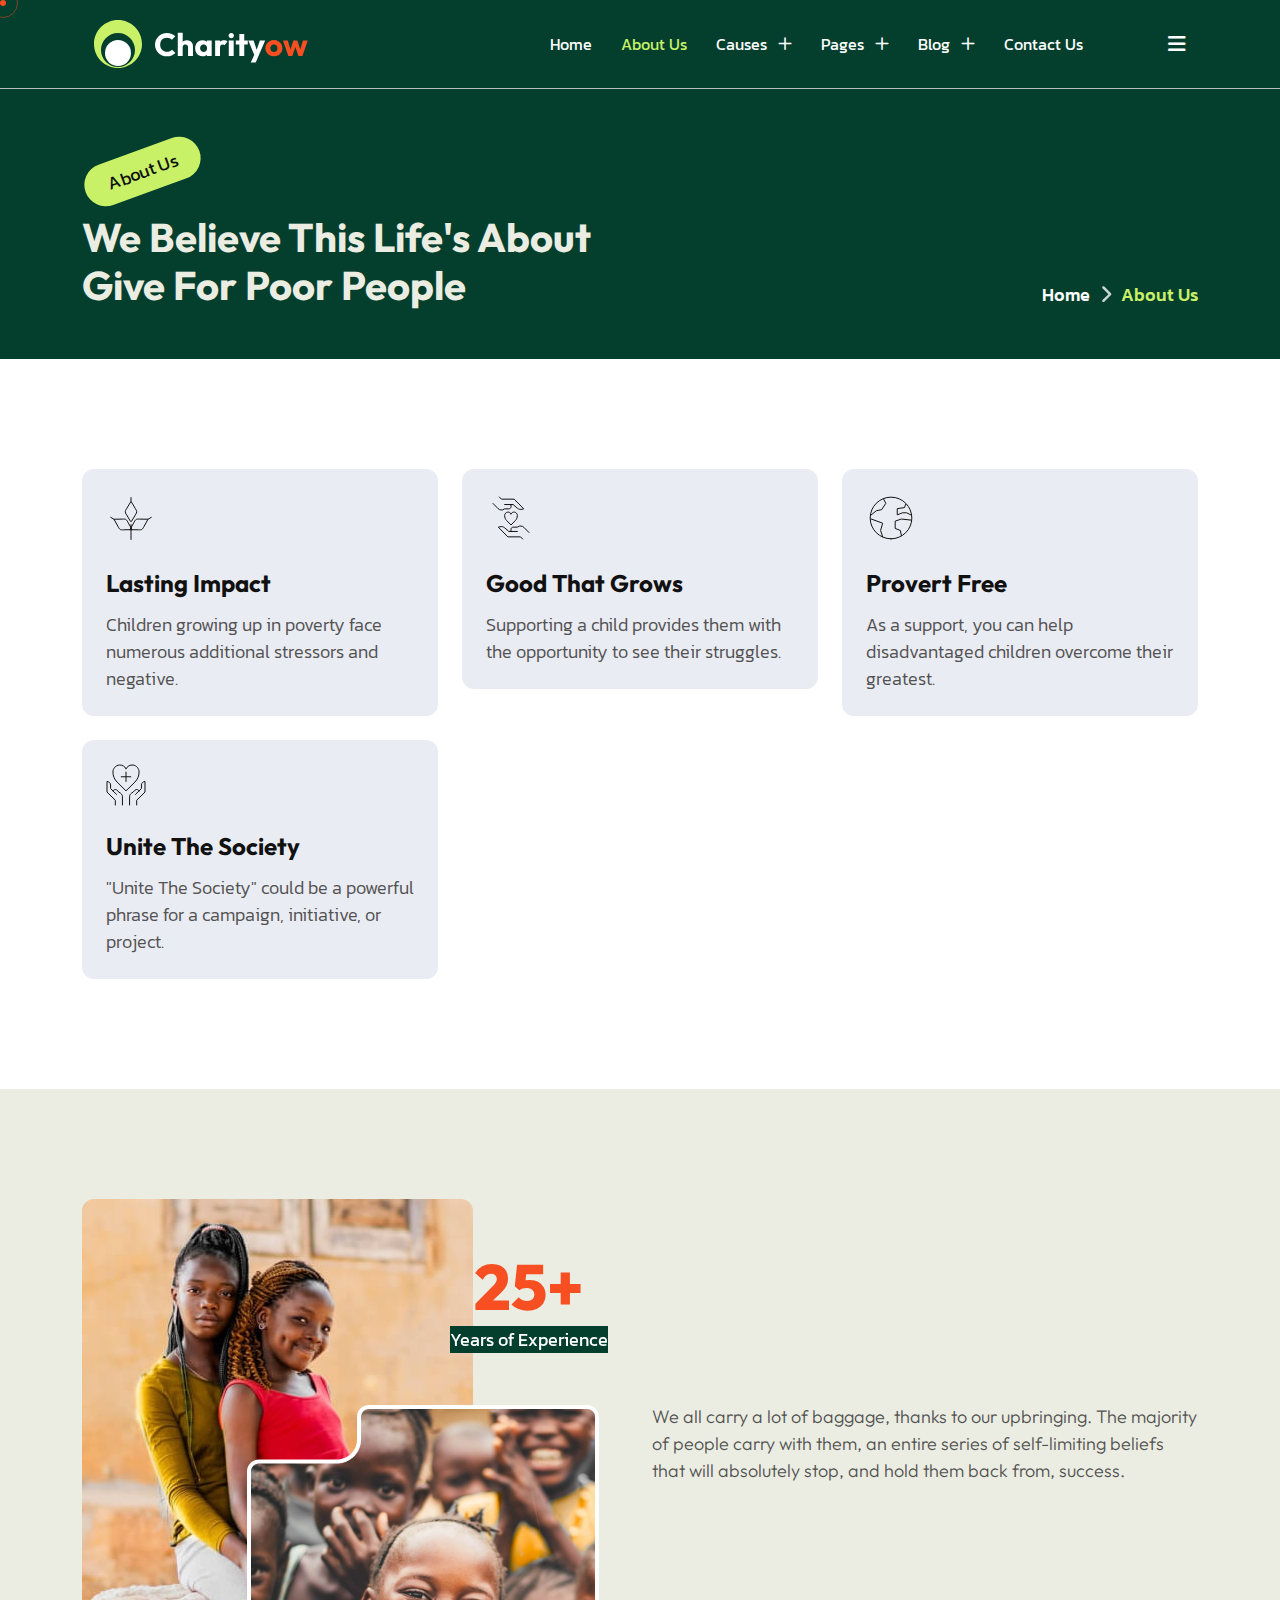
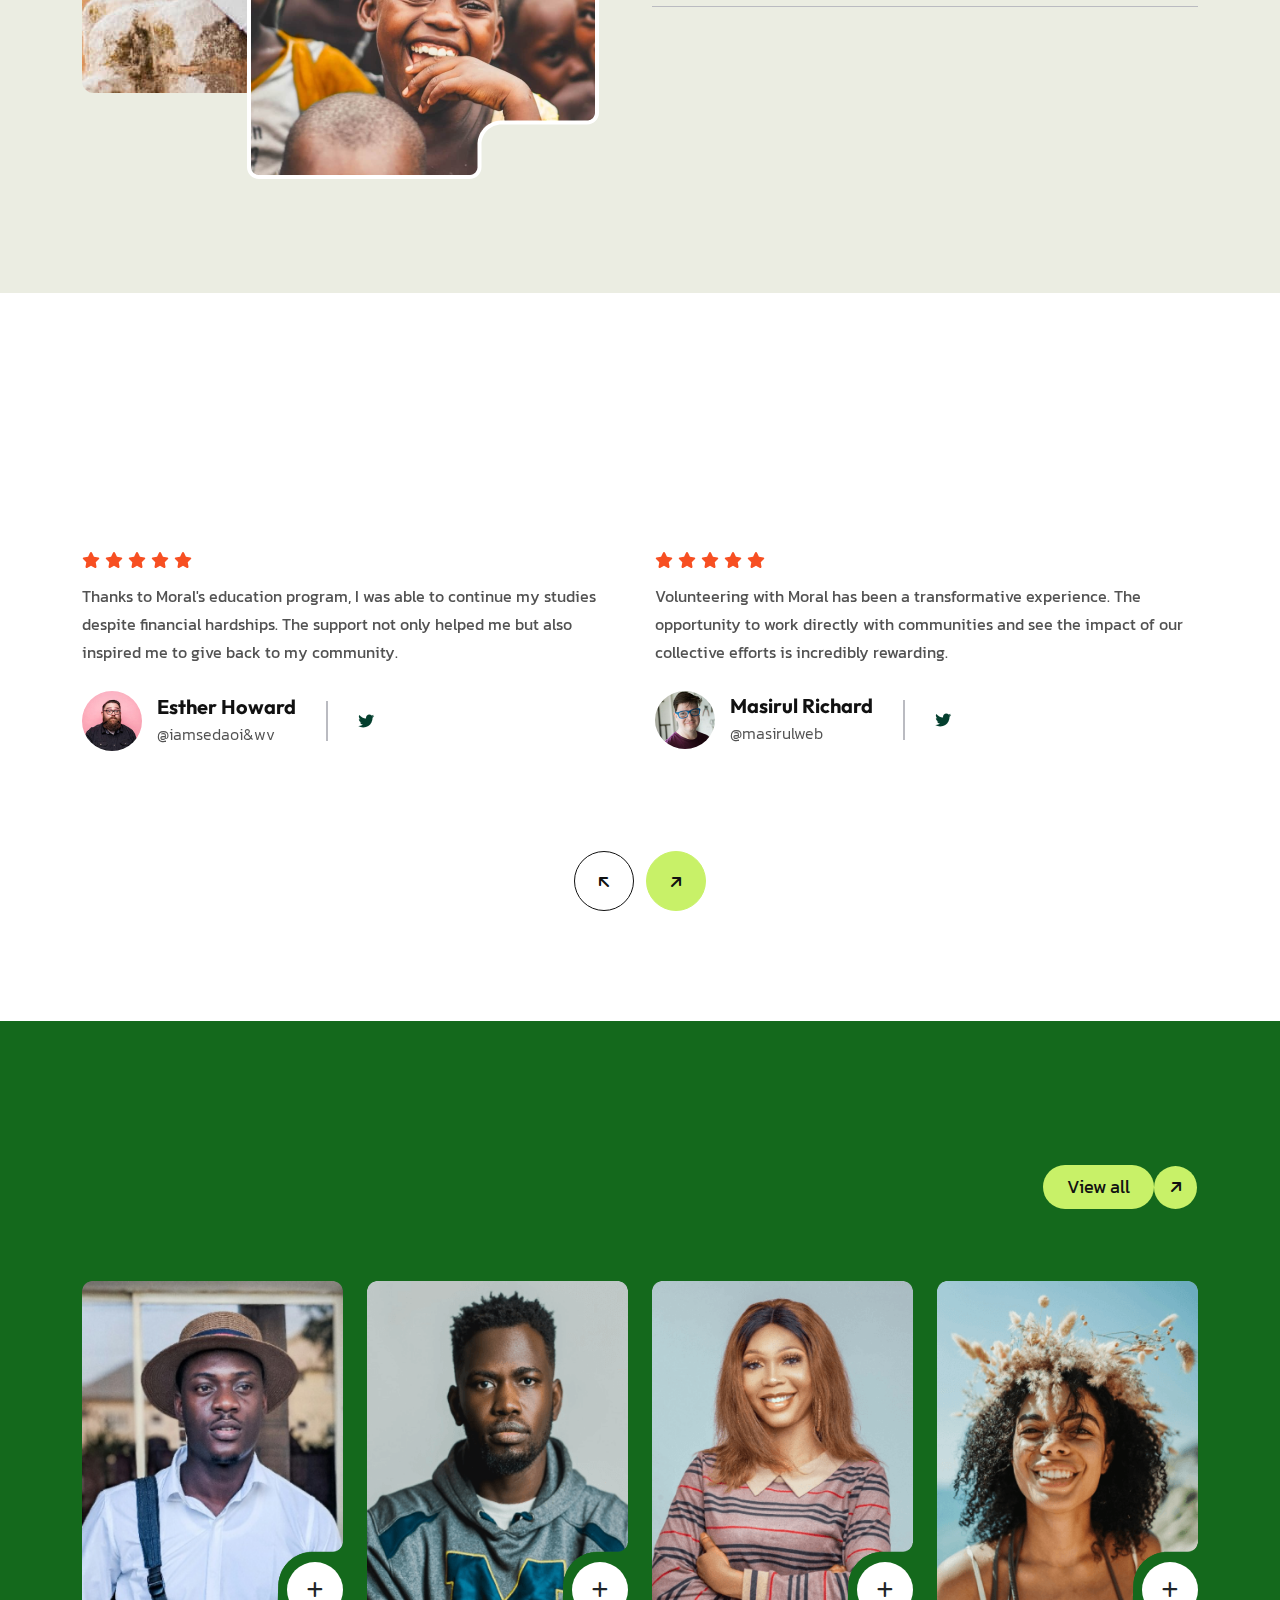
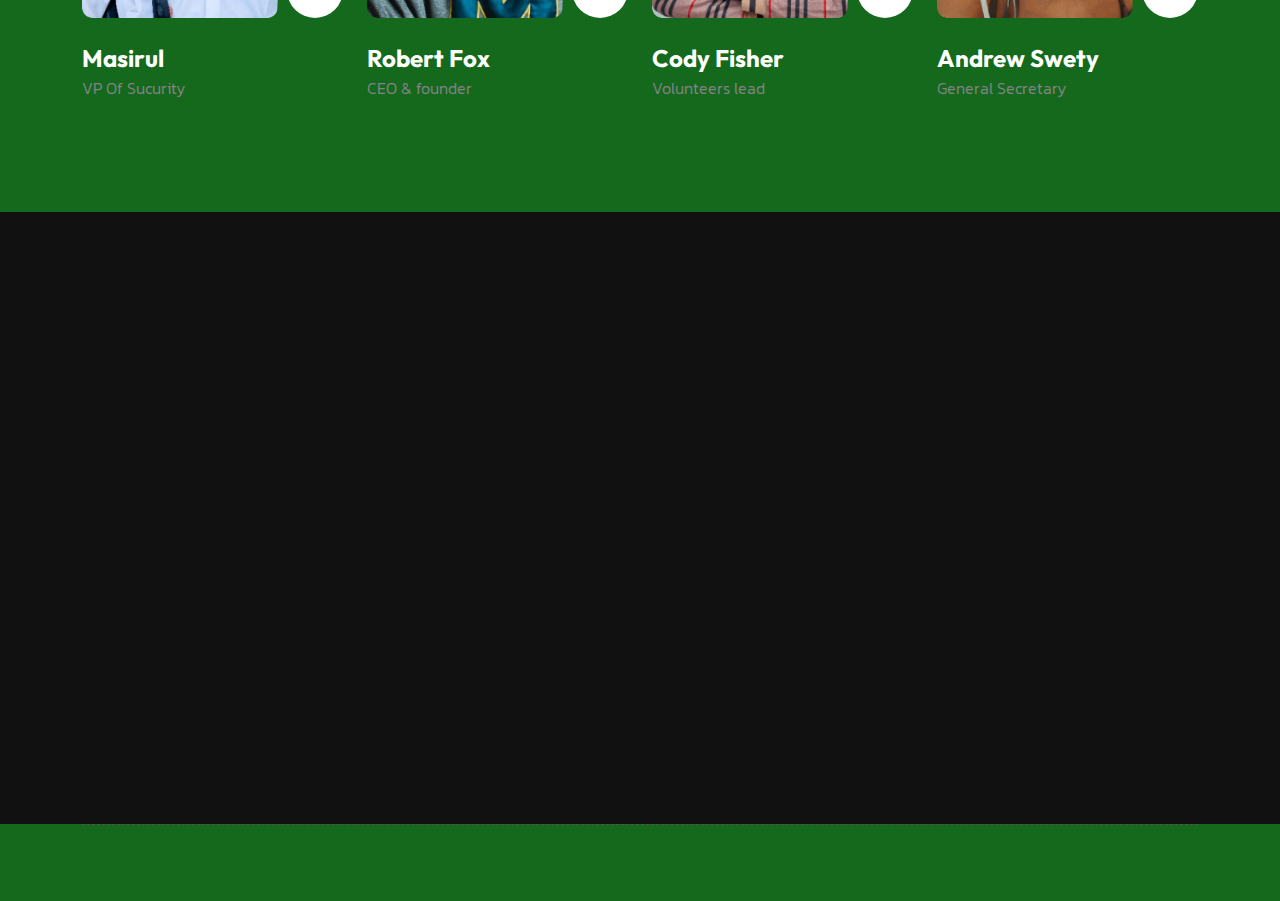
==== about.html @ d372062b "first push" ====
<!DOCTYPE html>
<html lang="en">
<!--<< Header Area >>-->


<head>
    <!-- ========== Meta Tags ========== -->
    <meta charset="UTF-8">
    <meta http-equiv="X-UA-Compatible" content="IE=edge">
    <meta name="viewport" content="width=device-width, initial-scale=1">
    <meta name="author" content="gramentheme">
    <meta name="description" content="Charityow - Charity & Donation Html Template">
    <!-- ======== Page title ============ -->
    <title>Charityow - Charity & Donation Html Template</title>
    <!--<< Favcion >>-->
    <link rel="shortcut icon" href="assets/img/favicon.png">
    <!--<< Bootstrap min.css >>-->
    <link rel="stylesheet" href="assets/css/bootstrap.min.css">
    <!--<< All Min Css >>-->
    <link rel="stylesheet" href="assets/css/all.min.css">
    <!--<< Animate.css >>-->
    <link rel="stylesheet" href="assets/css/animate.css">
    <!--<< MeanMenu.css >>-->
    <link rel="stylesheet" href="assets/css/meanmenu.css">
    <!--<< Swiper Bundle.css >>-->
    <link rel="stylesheet" href="assets/css/swiper-bundle.min.css">
    <!--<< Main.css >>-->
    <link rel="stylesheet" href="assets/css/main.css">
</head>

<body>

    <!-- Mouse Cursor Start -->
    <div class="mouse-cursor cursor-outer"></div>
    <div class="mouse-cursor cursor-inner"></div>

    <!-- Back To Top Start -->
    <button id="back-top" class="back-to-top">
        <i class="fa-solid fa-chevron-up"></i>
    </button>

    <!-- Offcanvas Area Start -->
    <div class="fix-area">
        <div class="offcanvas__info">
            <div class="offcanvas__wrapper">
                <div class="offcanvas__content">
                    <div class="offcanvas__top mb-5 d-flex justify-content-between align-items-center">
                        <div class="offcanvas__logo">
                            <a href="index.html">
                                <img src="assets/img/logo/white-logo.svg" alt="logo-img">
                            </a>
                        </div>
                        <div class="offcanvas__close">
                            <button>
                                <i class="fas fa-times"></i>
                            </button>
                        </div>
                    </div>
                    <p class="text d-none d-xl-block">
                        Nullam dignissim, ante scelerisque the is euismod fermentum odio sem semper the is erat, a
                        feugiat leo urna eget eros. Duis Aenean a imperdiet risus.
                    </p>
                    <div class="mobile-menu fix mb-3"></div>
                    <div class="offcanvas__contact">
                        <h4>Contact Info</h4>
                        <ul>
                            <li class="d-flex align-items-center">
                                <div class="offcanvas__contact-icon">
                                    <i class="fal fa-map-marker-alt"></i>
                                </div>
                                <div class="offcanvas__contact-text">
                                    <a target="_blank" href="#">Main Street, Melbourne, Australia</a>
                                </div>
                            </li>
                            <li class="d-flex align-items-center">
                                <div class="offcanvas__contact-icon mr-15">
                                    <i class="fal fa-envelope"></i>
                                </div>
                                <div class="offcanvas__contact-text">
                                    <a href="mailto:info@example.com"><span
                                            class="mailto:info@example.com">info@example.com</span></a>
                                </div>
                            </li>
                            <li class="d-flex align-items-center">
                                <div class="offcanvas__contact-icon mr-15">
                                    <i class="fal fa-clock"></i>
                                </div>
                                <div class="offcanvas__contact-text">
                                    <a target="_blank" href="#">Mod-friday, 09am -05pm</a>
                                </div>
                            </li>
                            <li class="d-flex align-items-center">
                                <div class="offcanvas__contact-icon mr-15">
                                    <i class="far fa-phone"></i>
                                </div>
                                <div class="offcanvas__contact-text">
                                    <a href="tel:+11002345909">+11002345909</a>
                                </div>
                            </li>
                        </ul>
                        <div class="header-button mt-4">
                            <a href="contact.html" class="theme-btn text-center">
                                <span>Get A Quote<i class="fa-solid fa-arrow-right-long"></i></span>
                            </a>
                        </div>
                        <div class="social-icon d-flex align-items-center">
                            <a href="#"><i class="fab fa-facebook-f"></i></a>
                            <a href="#"><i class="fab fa-twitter"></i></a>
                            <a href="#"><i class="fab fa-youtube"></i></a>
                            <a href="#"><i class="fab fa-linkedin-in"></i></a>
                        </div>
                    </div>
                </div>
            </div>
        </div>
    </div>
    <div class="offcanvas__overlay"></div>

    <!-- Header Section Start -->
    <header class="header-section-1">
        <div class="container">
            <div id="header-sticky" class="header-1">
                <div class="container">
                    <div class="mega-menu-wrapper">
                        <div class="header-main">
                            <div class="header-left">
                                <div class="logo">
                                    <a href="index.html" class="header-logo">
                                        <img src="assets/img/logo/white-logo.svg" alt="logo-img">
                                    </a>
                                </div>
                            </div>
                            <div class="header-right d-flex justify-content-end align-items-center">
                                <div class="mean__menu-wrapper">
                                    <div class="main-menu">
                                        <nav id="mobile-menu">
                                            <ul>
                                                <li>
                                                    <a href="index.html">
                                                        Home
                                                    </a> 
                                                </li> 
                                                <li>
                                                    <a  class="active" href="about.html">About Us</a>
                                                </li>
                                                <li>
                                                    <a href="causes.html">
                                                        Causes
                                                        <i class="fa-regular fa-plus"></i>
                                                    </a>
                                                    <ul class="submenu">
                                                        <li><a href="causes.html">Causes</a></li>
                                                        <li><a href="causes-details.html">Causes Details</a></li>
                                                    </ul>
                                                </li>
                                                <li class="has-dropdown">
                                                    <a href="#">
                                                        Pages
                                                        <i class="fa-regular fa-plus"></i>
                                                    </a>
                                                    <ul class="submenu">
                                                        <li class="has-dropdown">
                                                            <a href="team.html">
                                                                Our Volunteer
                                                                <i class="fas fa-angle-down"></i>
                                                            </a>
                                                            <ul class="submenu">
                                                                <li><a href="team.html">Volunteer</a></li>
                                                                <li><a href="team-details.html">Volunteer Details</a>
                                                                </li>
                                                            </ul>
                                                        </li>
                                                        <li><a href="testimonials.html">Testimonials</a></li>
                                                        <li><a href="faq.html">Faq's</a></li>
                                                        <li><a href="error.html">Error Page</a></li>
                                                    </ul>
                                                </li>
                                                <li>
                                                    <a href="blog.html">
                                                        Blog
                                                        <i class="fa-regular fa-plus"></i>
                                                    </a>
                                                    <ul class="submenu">
                                                        <li><a href="blog.html">Blog</a></li>
                                                        <li><a href="blog-details.html">Blog Details</a></li>
                                                    </ul>
                                                </li>
                                                <li>
                                                    <a href="contact.html">Contact Us</a>
                                                </li>
                                            </ul>
                                        </nav>
                                    </div>
                                </div>
                                <div class="header-button">
                                    <div class="btn-wrapper wow fadeInUp" data-wow-delay=".5s">
                                        <a href="causes-details.html"> <span class="theme-btn style3"> Donate Now
                                            </span><span class="arrow-btn style2"><i
                                                    class="fa-solid fa-arrow-up-right"></i></span></a>
                                    </div>
                                </div>
                                <div class="header__hamburger d-xl-block my-auto">
                                    <div class="sidebar__toggle">
                                        <i class="fas fa-bars"></i>
                                    </div>
                                </div>
                            </div>
                        </div>
                    </div>
                </div>

            </div>
        </div>
    </header>



    <!-- Breadcumb Section    S T A R T -->
    <div class="breadcrumb-wrapper">
        <div class="container">
            <div class="page-heading">
                <div class="shape d-none d-xxl-block cir36"><img src="assets/img/shape/breadcumb.svg" alt="shape"></div>
                <div class="title">
                    <div class="title-heading wow fadeInLeft" data-wow-delay=".3s">About Us</div>
                    <h1 class="wow fadeInLeft" data-wow-delay=".6s">We Believe This Life's About Give For Poor
                        People</h1>
                </div>
                <div class="page-header">
                    <ul class="breadcrumb-items wow fadeInUp" data-wow-delay=".3s">
                        <li>
                            <a href="index.html">
                                Home
                            </a>
                        </li>
                        <li>
                            <i class="fa-solid fa-chevron-right"></i>
                        </li>
                        <li>
                            About Us
                        </li>
                    </ul>
                </div>
            </div>
        </div>
    </div>

    <!-- Service Section   S T A R T -->
    <div class="service-section fix section-padding">
        <div class="container">
            <div class="service-wrapper style1">
                <div class="service-item style2">
                    <div class="card-body">
                        <div class="icon"><img src="assets/img/icon/serviceIcon2_1.svg" alt="svg icon">
                        </div>
                        <h3 class="title">Lasting impact</h3>
                        <p class="text">Children growing up in poverty face numerous additional stressors and negative.
                        </p>
                    </div>
                    <div class="btn-wrapper"><a href="contact.html"><span class="arrow-btn style2"><i
                                    class="fa-solid fa-arrow-up-right"></i></span></a></div>
                </div>
                <div class="service-item style2">
                    <div class="card-body">
                        <div class="icon"><img src="assets/img/icon/serviceIcon2_2.svg" alt="svg icon">
                        </div>
                        <h3 class="title">Good that grows</h3>
                        <p class="text">Supporting a child provides them with the opportunity to see their struggles.
                        </p>
                    </div>
                    <div class="btn-wrapper"><a href="contact.html"><span class="arrow-btn style2"><i
                                    class="fa-solid fa-arrow-up-right"></i></span></a></div>
                </div>
                <div class="service-item style2">
                    <div class="card-body">
                        <div class="icon"><img src="assets/img/icon/serviceIcon2_3.svg" alt="svg icon">
                        </div>
                        <h3 class="title">Provert free</h3>
                        <p class="text">As a support, you can help disadvantaged children overcome their greatest.</p>
                    </div>
                    <div class="btn-wrapper"><a href="contact.html"><span class="arrow-btn style2"><i
                                    class="fa-solid fa-arrow-up-right"></i></span></a></div>
                </div>
                <div class="service-item style2">
                    <div class="card-body">
                        <div class="icon"><img src="assets/img/icon/serviceIcon2_4.svg" alt="svg icon">
                        </div>
                        <h3 class="title">Unite The Society</h3>
                        <p class="text">"Unite The Society" could be a powerful phrase for a campaign, initiative, or
                            project.</p>
                    </div>
                    <div class="btn-wrapper"><a href="contact.html"><span class="arrow-btn style2"><i
                                    class="fa-solid fa-arrow-up-right"></i></span></a></div>
                </div>
            </div>
        </div>
    </div>


    <!-- About Us Section   S T A R T -->
    <section class="about-us-section fix section-padding bg-color2">
        <div class="container">
            <div class="about-wrapper style1">
                <div class="row gx-80">
                    <div class="col-lg-12 col-xl-6">
                        <div class="about-thumb-wrapper">
                            <div class="counter-box">
                                <div>
                                    <h2 class="counter-number">25</h2><span class="plus">+</span>
                                </div>
                                <span>Years of Experience</span>
                            </div>
                            <img src="assets/img/about/aboutThumb1_1.jpg" alt="thumb" data-tilt data-tilt-max="20"> 
                            <div class="about-mask-img"> 
                                <img src="assets/img/about/aboutThumb1_2.png" alt="thumb">
                            </div>
                        </div>
                    </div>
                    <div class="col-lg-12 col-xl-6">
                        <div class="section-title text-center">
                            <div class="subtitle text-start wow fadeInUp" data-wow-delay=".5s"> <span class="mr-7">
                                    <img src="assets/img/icon/starIcon.jpg" alt="icon"></span>About Us </div>
                            <h2 class="mt-15 text-start wow fadeInUp" data-wow-delay=".3s">We have founded
                                <span>10,000 </span>charity projects for 15M People around the world.
                            </h2>
                            <p>We all carry a lot of baggage, thanks to our upbringing. The majority of people
                                carry with them, an entire series of self-limiting beliefs that will absolutely
                                stop, and hold them back from, success.</p>
                        </div>
                        <div class="btn-wrapper wow fadeInUp" data-wow-delay=".5s">
                            <a href="causes-details.html"> <span class="theme-btn"> Donate Now
                                </span><span class="arrow-btn"><i class="fa-solid fa-arrow-up-right"></i></span></a>
                        </div>
                        <div class="fancy-box-wrapper">
                            <div class="fancy-box style3 wow fadeInUp" data-wow-delay=".3s">
                                <div class="item">
                                    <img src="assets/img/icon/aboutIcon1_1.svg" alt="icon">
                                </div>
                                <div class="item">
                                    <h6 class="title">Volunteers Engaged</h6>
                                    <span class="counter-number">10,000</span><span class="plus">+</span>
                                </div>
                            </div>
                            <div class="fancy-box style3 wow fadeInUp" data-wow-delay=".5s">
                                <div class="item">
                                    <img src="assets/img/icon/aboutIcon1_2.svg" alt="icon">
                                </div>
                                <div class="item">
                                    <h6 class="title">Total Funds Raised</h6>
                                    <span class="counter-number">3,065</span><span class="plus">+</span>
                                </div>
                            </div>
                            <div class="fancy-box style3 wow fadeInUp" data-wow-delay=".8s">
                                <div class="item">
                                    <img src="assets/img/icon/aboutIcon1_3.svg" alt="icon">
                                </div>
                                <div class="item">
                                    <h6 class="title">Countries Reached</h6>
                                    <span class="counter-number">5,000</span><span class="plus">+</span>
                                </div>
                            </div>
                        </div>
                    </div>
                </div>
            </div>
        </div>
    </section>

    <!-- Testimonial Section    S T A R T -->
    <section class="testimonial-section fix section-padding2">
        <div class="testimonial-wrapper style1">
            <div class="container">
                <div class="section-title text-center">
                    <div class="subtitle text-center wow fadeInUp" data-wow-delay=".5s"> <span class="mr-7">
                            <img src="assets/img/icon/starIcon.png" alt="icon"></span>Testimonials</div>
                    <h2 class="mt-15 wow fadeInUp" data-wow-delay=".3s">What They’re<span> Saying </span></h2>
                </div>
                <div class="slider-area">
                    <div class="swiper testimonial-slider-one">
                        <div class="swiper-wrapper">
                            <div class="swiper-slide">
                                <div class="testimonila-item style1">
                                    <div class="star">
                                        <ul>
                                            <li><i class="fa-solid fa-star"></i></li>
                                            <li><i class="fa-solid fa-star"></i></li>
                                            <li><i class="fa-solid fa-star"></i></li>
                                            <li><i class="fa-solid fa-star"></i></li>
                                            <li><i class="fa-solid fa-star"></i></li>
                                        </ul>
                                    </div>
                                    <p class="text">Thanks to Moral's education program, I was able to continue
                                        my studies despite financial hardships. The support not only helped me
                                        but also inspired me to give back to my community.</p>
                                    <div class="fancy-box style2">
                                        <div class="item">
                                            <img src="assets/img/testimonial/testimonialThumb1_1.jpg" alt="img">
                                        </div>
                                        <div class="item">
                                            <h4 class="title">Esther Howard</h4>
                                            <span>@iamsedaoi&wv</span>
                                        </div>
                                        <div class="item">
                                            <a href="https://www.x.com/"><i class="fa-brands fa-twitter"></i></a>
                                        </div>
                                    </div>
                                </div>
                            </div>
                            <div class="swiper-slide">
                                <div class="testimonila-item style1">
                                    <div class="star">
                                        <ul>
                                            <li><i class="fa-solid fa-star"></i></li>
                                            <li><i class="fa-solid fa-star"></i></li>
                                            <li><i class="fa-solid fa-star"></i></li>
                                            <li><i class="fa-solid fa-star"></i></li>
                                            <li><i class="fa-solid fa-star"></i></li>
                                        </ul>
                                    </div>
                                    <p class="text">Volunteering with Moral has been a transformative
                                        experience. The opportunity to work directly with communities and see
                                        the impact of our collective efforts is incredibly rewarding.</p>
                                    <div class="fancy-box style2">
                                        <div class="item">
                                            <img src="assets/img/testimonial/testimonialThumb1_2.jpg" alt="img">
                                        </div>
                                        <div class="item">
                                            <h4 class="title">Masirul Richard</h4>
                                            <span>@masirulweb</span>
                                        </div>
                                        <div class="item">
                                            <a href="https://www.x.com/"><i class="fa-brands fa-twitter"></i></a>
                                        </div>
                                    </div>
                                </div>
                            </div>
                            <div class="swiper-slide">
                                <div class="testimonila-item style1">
                                    <div class="star">
                                        <ul>
                                            <li><i class="fa-solid fa-star"></i></li>
                                            <li><i class="fa-solid fa-star"></i></li>
                                            <li><i class="fa-solid fa-star"></i></li>
                                            <li><i class="fa-solid fa-star"></i></li>
                                            <li><i class="fa-solid fa-star"></i></li>
                                        </ul>
                                    </div>
                                    <p class="text">Thanks to Moral's education program, I was able to continue
                                        my studies despite financial hardships. The support not only helped me
                                        but also inspired me to give back to my community.</p>
                                    <div class="fancy-box style2">
                                        <div class="item">
                                            <img src="assets/img/testimonial/testimonialThumb1_1.jpg" alt="img">
                                        </div>
                                        <div class="item">
                                            <h4 class="title">Esther Howard</h4>
                                            <span>@iamsedaoi&wv</span>
                                        </div>
                                        <div class="item">
                                            <a href="https://www.x.com/"><i class="fa-brands fa-twitter"></i></a>
                                        </div>
                                    </div>
                                </div>
                            </div>
                            <div class="swiper-slide">
                                <div class="testimonila-item style1">
                                    <div class="star">
                                        <ul>
                                            <li><i class="fa-solid fa-star"></i></li>
                                            <li><i class="fa-solid fa-star"></i></li>
                                            <li><i class="fa-solid fa-star"></i></li>
                                            <li><i class="fa-solid fa-star"></i></li>
                                            <li><i class="fa-solid fa-star"></i></li>
                                        </ul>
                                    </div>
                                    <p class="text">Volunteering with Moral has been a transformative
                                        experience. The opportunity to work directly with communities and see
                                        the impact of our collective efforts is incredibly rewarding.</p>
                                    <div class="fancy-box style2">
                                        <div class="item">
                                            <img src="assets/img/testimonial/testimonialThumb1_2.jpg" alt="img">
                                        </div>
                                        <div class="item">
                                            <h4 class="title">Masirul Richard</h4>
                                            <span>@masirulweb</span>
                                        </div>
                                        <div class="item">
                                            <a href="https://www.x.com/"><i class="fa-brands fa-twitter"></i></a>
                                        </div>
                                    </div>
                                </div>
                            </div>
                        </div>
                    </div>
                    <div class="arrow-button">
                        <button class="arrow-prev"><i class="fa-solid fa-arrow-up-left"></i></button>
                        <button class="arrow-next"><i class="fa-solid fa-arrow-up-right"></i></button>
                    </div>
                </div>
            </div>
        </div>
    </section>

    <!-- Team Section    S T A R T -->
    <section class="team-section fix section-padding bg-theme">
        <div class="container">
            <div class="section-title-area">
                <div class="section-title text-center">
                    <div class="subtitle text-start text-white wow fadeInUp" data-wow-delay=".5s"> <span class="mr-7">
                            <img src="assets/img/icon/starIcon.svg" alt="icon"></span> Our Team
                    </div>
                    <h2 class="mt-15 text-white wow fadeInUp" data-wow-delay=".3s">Our <span
                            class="text-theme-color2">Volunteers</span></h2>
                </div>
                <div class="btn-wrapper mr-44">
                    <a href="team.html"> <span class="theme-btn style3"> View all </span><span
                            class="arrow-btn style2"><i class="fa-solid fa-arrow-up-right"></i></span></a>
                </div>
            </div>
            <div class="row">
                <div class="col-md-6 col-lg-4 col-xl-3">
                    <div class="team-card-items style1">
                        <div class="team-image image-anime"> 
                            <img class="team-mask-img" src="assets/img/team/teamThumb1_1.png" alt="Thumb"> 
                            <div class="social-profile">
                                <ul>
                                    <li><a href="https://www.facebook.com/"><i class="fab fa-facebook-f"></i></a></li>
                                    <li><a href="https://www.twitter.com/"><i class="fab fa-twitter"></i></a>
                                    </li>
                                    <li><a href="https://www.linkedin.com/"><i class="fa-brands fa-linkedin-in"></i></a>
                                    </li>
                                </ul>
                                <span class="plus-btn bg-white text-dark"><i class="fas fa-plus"></i></span>
                            </div>
                        </div>
                        <div class="team-content">
                            <h4><a class="text-white" href="team-details.html">Masirul</a></h4>
                            <span class="text-dark2">VP Of Sucurity</span>
                        </div>
                    </div>
                </div>
                <div class="col-md-6 col-lg-4 col-xl-3">
                    <div class="team-card-items style1">
                        <div class="team-image image-anime">
                            <img class="team-mask-img"  src="assets/img/team/teamThumb1_2.png" alt="Thumb">
                            <div class="social-profile">
                                <ul>
                                    <li><a href="https://www.facebook.com/"><i class="fab fa-facebook-f"></i></a></li>
                                    <li><a href="https://www.twitter.com/"><i class="fab fa-twitter"></i></a>
                                    </li>
                                    <li><a href="https://www.linkedin.com/"><i class="fa-brands fa-linkedin-in"></i></a>
                                    </li>
                                </ul>
                                <span class="plus-btn bg-white text-dark"><i class="fas fa-plus"></i></span>
                            </div>
                        </div>
                        <div class="team-content">
                            <h4><a class="text-white" href="team-details.html">Robert Fox</a></h4>
                            <span class="text-dark2">CEO & founder</span>
                        </div>
                    </div>
                </div>
                <div class="col-md-6 col-lg-4 col-xl-3">
                    <div class="team-card-items style1">
                        <div class="team-image image-anime">
                            <img class="team-mask-img" src="assets/img/team/teamThumb1_3.png" alt="Thumb">
                            <div class="social-profile">
                                <ul>
                                    <li><a href="https://www.facebook.com/"><i class="fab fa-facebook-f"></i></a></li>
                                    <li><a href="https://www.twitter.com/"><i class="fab fa-twitter"></i></a>
                                    </li>
                                    <li><a href="https://www.linkedin.com/"><i class="fa-brands fa-linkedin-in"></i></a>
                                    </li>
                                </ul>
                                <span class="plus-btn bg-white text-dark"><i class="fas fa-plus"></i></span>
                            </div>
                        </div>
                        <div class="team-content">
                            <h4><a class="text-white" href="team-details.html">Cody Fisher</a></h4>
                            <span class="text-dark2">Volunteers lead</span>
                        </div>

                    </div>
                </div>
                <div class="col-md-6 col-lg-4 col-xl-3">
                    <div class="team-card-items style1">
                        <div class="team-image  image-anime">
                            <img class="team-mask-img"  src="assets/img/team/teamThumb1_4.png" alt="Thumb">
                            <div class="social-profile">
                                <ul>
                                    <li><a href="https://www.facebook.com/"><i class="fab fa-facebook-f"></i></a></li>
                                    <li><a href="https://www.twitter.com/"><i class="fab fa-twitter"></i></a>
                                    </li>
                                    <li><a href="https://www.linkedin.com/"><i class="fa-brands fa-linkedin-in"></i></a>
                                    </li>
                                </ul>
                                <span class="plus-btn bg-white text-dark"><i class="fas fa-plus"></i></span>
                            </div>
                        </div>
                        <div class="team-content">
                            <h4><a class="text-white" href="team-details.html">Andrew Swety</a></h4>
                            <span class="text-dark2">General Secretary</span>
                        </div>

                    </div>
                </div>
            </div>
        </div>
    </section>

    <!-- Footer Section    S T A R T -->
    <footer class="footer-section bg-title">
        <div class="footer-widgets-wrapper">
            <div class="container">
                <div class="row">
                    <div class="col-xl-3 col-lg-4 col-md-6 wow fadeInUp" data-wow-delay=".2s">
                        <div class="single-footer-widget">
                            <div class="widget-head">
                                <a href="index.html">
                                    <img src="assets/img/logo/white-logo.svg" alt="logo-img">
                                </a>
                            </div>
                            <div class="footer-content">
                                <p>
                                    Phasellus ultricies aliquam volutpat ullamcorper laoreet neque, a lacinia
                                    curabitur
                                    lacinia mollis
                                </p>
                                <div class="social-icon d-flex align-items-center">
                                    <a href="#"><i class="fab fa-facebook-f"></i></a>
                                    <a href="#"><i class="fab fa-twitter"></i></a>
                                    <a href="#"><i class="fa-brands fa-linkedin-in"></i></a>
                                    <a href="#"><i class="fa-brands fa-youtube"></i></a>
                                </div>
                            </div>
                        </div>
                    </div>
                    <div class="col-xl-3 col-lg-4 col-md-6 ps-lg-5 wow fadeInUp" data-wow-delay=".4s">
                        <div class="single-footer-widget">
                            <div class="widget-head">
                                <h3>About Us</h3>
                            </div>
                            <ul class="list-area">
                                <li>
                                    <a href="team.html">
                                        <i class="fa-solid fa-chevrons-right"></i>
                                        Our Team
                                    </a>
                                </li>
                                <li>
                                    <a href="causes.html">
                                        <i class="fa-solid fa-chevrons-right"></i>
                                        Causes
                                    </a>
                                </li>
                                <li>
                                    <a href="blog.html">
                                        <i class="fa-solid fa-chevrons-right"></i>
                                        Our Blog
                                    </a>
                                </li>
                                <li>
                                    <a href="contact.html">
                                        <i class="fa-solid fa-chevrons-right"></i>
                                        Contact Us
                                    </a>
                                </li>
                            </ul>
                        </div>
                    </div>
                    <div class="col-xl-3 col-lg-4 col-md-6 ps-lg-5 wow fadeInUp" data-wow-delay=".6s">
                        <div class="single-footer-widget">
                            <div class="widget-head">
                                <h3>Contact Us</h3>
                            </div>
                            <ul class="list-area">
                                <li>
                                    <a href="contact.html">
                                        2972 Westheimer Rd. Santa Ana, Illinois 85486
                                    </a>
                                </li>
                                <li>
                                    <a href="tel:308555-0121">
                                        (308) 555-0121
                                    </a>
                                </li>
                                <li>
                                    <a href="mailto:debra.holt@example.com">
                                        debra.holt@example.com
                                    </a>
                                </li>
                            </ul>
                        </div>
                    </div>
                    <div class="col-xl-3 col-lg-4 col-md-6 wow fadeInUp" data-wow-delay=".8s">
                        <div class="single-footer-widget">
                            <div class="widget-head">
                                <h3>Have a Project in Your Mind?</h3>
                            </div>
                            <a href="contact.html">
                                <div class="circle py-5 px-3 w-50 bg-theme2 text-center rounded-circle mb-3">
                                    <span><i class="fa-solid fa-arrow-up-right"></i></span>
                                    <h4>Contact US</h4>
                                </div>
                            </a>

                            <div class="footer-content">
                                <p class="mb-1">09 : 00 AM - 10 : 30 PM</p>
                                <p>Saturday - Thursday</p>
                            </div>
                        </div>
                    </div>
                </div>
            </div>
        </div>
        <div class="footer-bottom bg-title">
            <div class="container">
                <div class="footer-wrapper d-flex align-items-center justify-content-between">
                    <p class="wow fadeInLeft" data-wow-delay=".3s">
                        © All Copyright 2024 by <a href="index.html">Charityow</a>
                    </p>
                    <ul class="brand-logo wow fadeInRight" data-wow-delay=".5s">
                        <li>
                            <a class="text-white" href="contact.html">
                                Designed By <span class="text-underline text-theme-color2">Exdesigners</span>
                            </a>
                        </li>
                    </ul>
                </div>
            </div>
        </div>
    </footer>



    <!--<< All JS Plugins >>-->
    <script src="assets/js/jquery-3.7.1.min.js"></script>
    <!--<< Bootstrap Js >>-->
    <script src="assets/js/bootstrap.bundle.min.js"></script>
    <!--<< Waypoints Js >>-->
    <script src="assets/js/jquery.waypoints.js"></script>
    <!--<< Counterup Js >>-->
    <script src="assets/js/jquery.counterup.min.js"></script>
    <!--<< Viewport Js >>-->
    <script src="assets/js/viewport.jquery.js"></script>
    <!--<< Tilt Js >>-->
    <script src="assets/js/tilt.min.js"></script>
    <!--<< Swiper Slider Js >>-->
    <script src="assets/js/swiper-bundle.min.js"></script>
    <!--<< MeanMenu Js >>-->
    <script src="assets/js/jquery.meanmenu.min.js"></script>
    <!--<< Wow Animation Js >>-->
    <script src="assets/js/wow.min.js"></script>
    <!--<< Main.js >>-->
    <script src="assets/js/main.js"></script>
</body>


<!-- Mirrored from charityow.nasimuddin.xyz/about.html by HTTrack Website Copier/3.x [XR&CO'2014], Mon, 26 Aug 2024 18:12:54 GMT -->
</html>
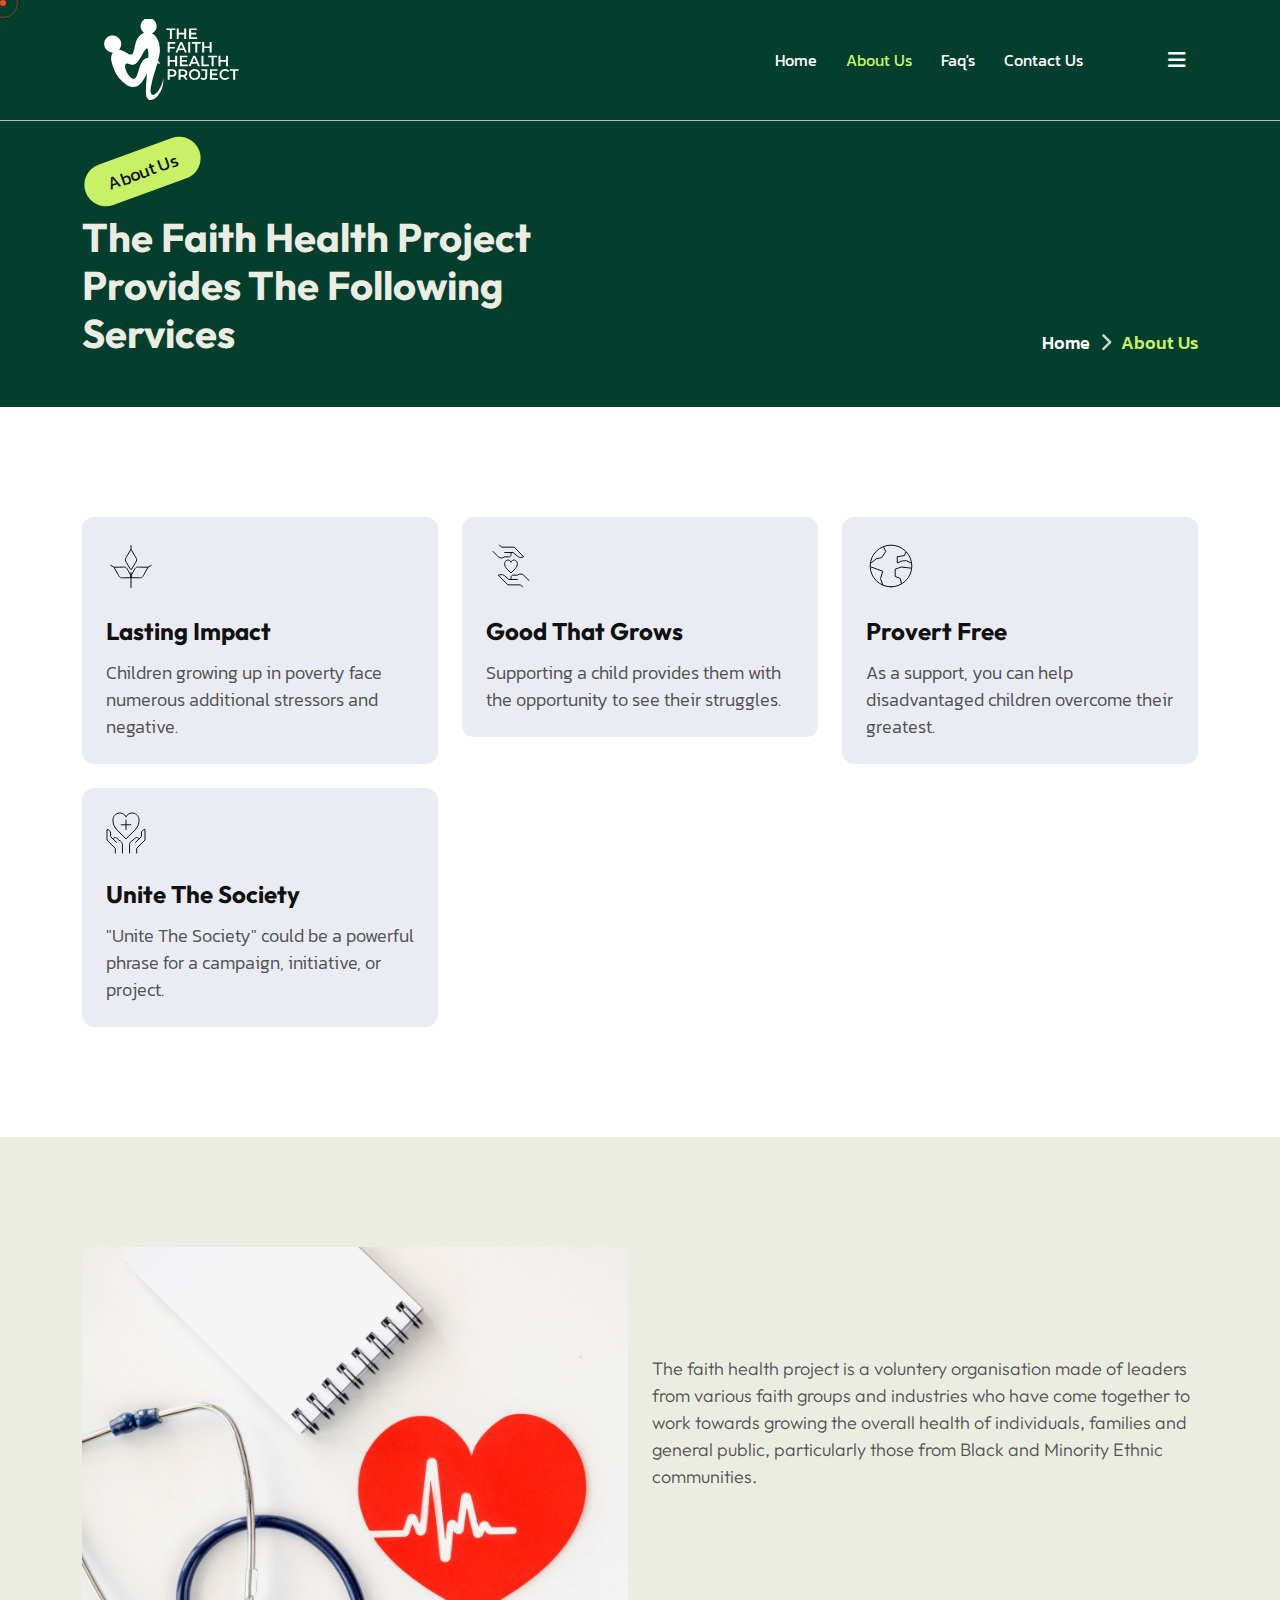
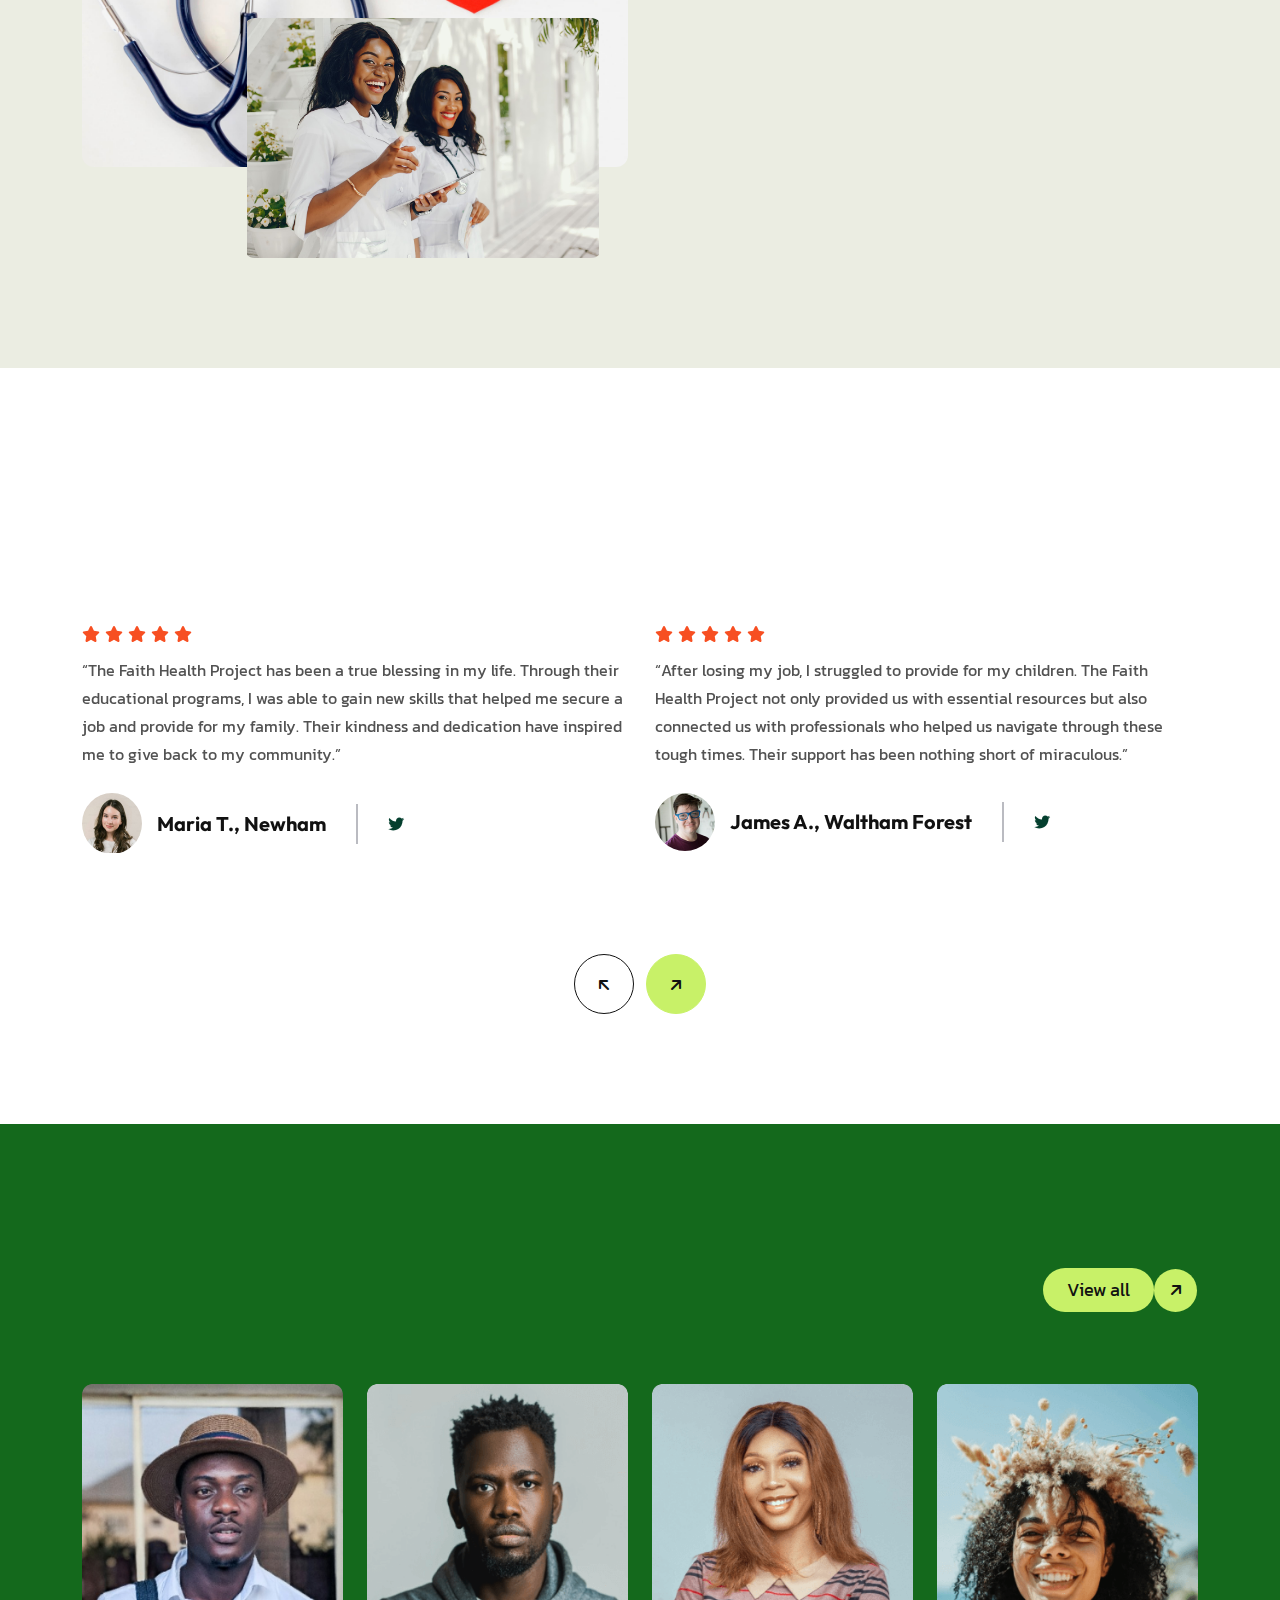
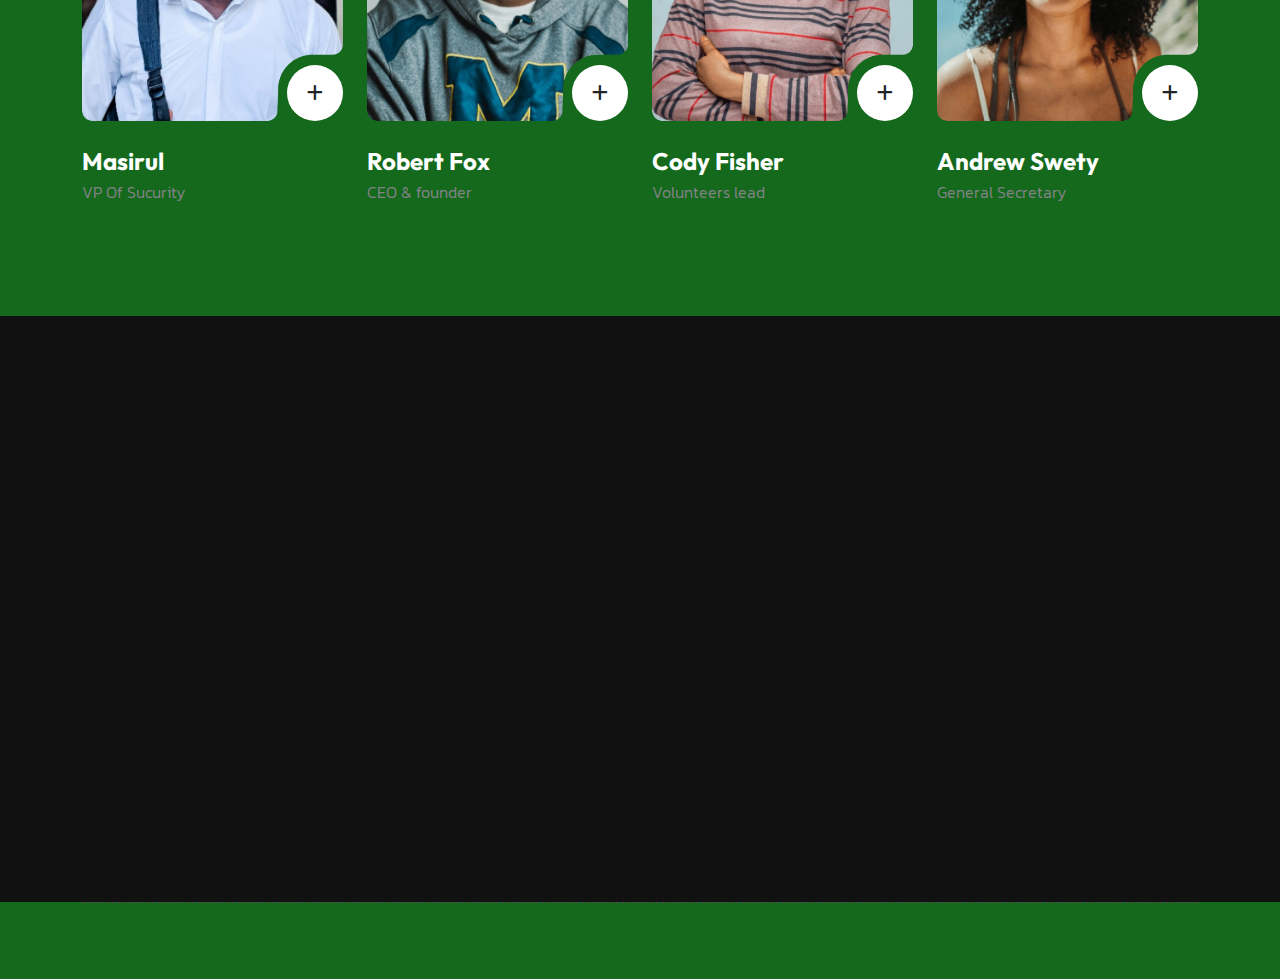
==== commit 289cf991: "update about" ====
--- a/about.html
+++ b/about.html
@@ -9,9 +9,9 @@
     <meta http-equiv="X-UA-Compatible" content="IE=edge">
     <meta name="viewport" content="width=device-width, initial-scale=1">
     <meta name="author" content="gramentheme">
-    <meta name="description" content="Charityow - Charity & Donation Html Template">
+    <meta name="description" content="Faith Health Project - About US">
     <!-- ======== Page title ============ -->
-    <title>Charityow - Charity & Donation Html Template</title>
+    <title>About</title>
     <!--<< Favcion >>-->
     <link rel="shortcut icon" href="assets/img/favicon.png">
     <!--<< Bootstrap min.css >>-->
@@ -126,7 +126,7 @@
                             <div class="header-left">
                                 <div class="logo">
                                     <a href="index.html" class="header-logo">
-                                        <img src="assets/img/logo/white-logo.svg" alt="logo-img">
+                                        <img src="assets/img/logo/logo-text.svg" alt="logo-img" height="100px">
                                     </a>
                                 </div>
                             </div>
@@ -141,50 +141,9 @@
                                                     </a> 
                                                 </li> 
                                                 <li>
-                                                    <a  class="active" href="about.html">About Us</a>
+                                                    <a class="active" href="about.html">About Us</a>
                                                 </li>
-                                                <li>
-                                                    <a href="causes.html">
-                                                        Causes
-                                                        <i class="fa-regular fa-plus"></i>
-                                                    </a>
-                                                    <ul class="submenu">
-                                                        <li><a href="causes.html">Causes</a></li>
-                                                        <li><a href="causes-details.html">Causes Details</a></li>
-                                                    </ul>
-                                                </li>
-                                                <li class="has-dropdown">
-                                                    <a href="#">
-                                                        Pages
-                                                        <i class="fa-regular fa-plus"></i>
-                                                    </a>
-                                                    <ul class="submenu">
-                                                        <li class="has-dropdown">
-                                                            <a href="team.html">
-                                                                Our Volunteer
-                                                                <i class="fas fa-angle-down"></i>
-                                                            </a>
-                                                            <ul class="submenu">
-                                                                <li><a href="team.html">Volunteer</a></li>
-                                                                <li><a href="team-details.html">Volunteer Details</a>
-                                                                </li>
-                                                            </ul>
-                                                        </li>
-                                                        <li><a href="testimonials.html">Testimonials</a></li>
-                                                        <li><a href="faq.html">Faq's</a></li>
-                                                        <li><a href="error.html">Error Page</a></li>
-                                                    </ul>
-                                                </li>
-                                                <li>
-                                                    <a href="blog.html">
-                                                        Blog
-                                                        <i class="fa-regular fa-plus"></i>
-                                                    </a>
-                                                    <ul class="submenu">
-                                                        <li><a href="blog.html">Blog</a></li>
-                                                        <li><a href="blog-details.html">Blog Details</a></li>
-                                                    </ul>
-                                                </li>
+                                                <li><a href="faq.html">Faq's</a></li>
                                                 <li>
                                                     <a href="contact.html">Contact Us</a>
                                                 </li>
@@ -222,8 +181,7 @@
                 <div class="shape d-none d-xxl-block cir36"><img src="assets/img/shape/breadcumb.svg" alt="shape"></div>
                 <div class="title">
                     <div class="title-heading wow fadeInLeft" data-wow-delay=".3s">About Us</div>
-                    <h1 class="wow fadeInLeft" data-wow-delay=".6s">We Believe This Life's About Give For Poor
-                        People</h1>
+                    <h1 class="wow fadeInLeft" data-wow-delay=".6s">The Faith Health Project Provides The following Services</h1>
                 </div>
                 <div class="page-header">
                     <ul class="breadcrumb-items wow fadeInUp" data-wow-delay=".3s">
@@ -304,14 +262,10 @@
                     <div class="col-lg-12 col-xl-6">
                         <div class="about-thumb-wrapper">
                             <div class="counter-box">
-                                <div>
-                                    <h2 class="counter-number">25</h2><span class="plus">+</span>
-                                </div>
-                                <span>Years of Experience</span>
-                            </div>
-                            <img src="assets/img/about/aboutThumb1_1.jpg" alt="thumb" data-tilt data-tilt-max="20"> 
+                            </div>
+                            <img src="assets/img/medical.jpeg" alt="thumb" data-tilt data-tilt-max="20">
                             <div class="about-mask-img"> 
-                                <img src="assets/img/about/aboutThumb1_2.png" alt="thumb">
+                                <img src="assets/img/nurses.jpeg" alt="thumb">
                             </div>
                         </div>
                     </div>
@@ -319,45 +273,15 @@
                         <div class="section-title text-center">
                             <div class="subtitle text-start wow fadeInUp" data-wow-delay=".5s"> <span class="mr-7">
                                     <img src="assets/img/icon/starIcon.jpg" alt="icon"></span>About Us </div>
-                            <h2 class="mt-15 text-start wow fadeInUp" data-wow-delay=".3s">We have founded
-                                <span>10,000 </span>charity projects for 15M People around the world.
+                            <h2 class="mt-15 text-start wow fadeInUp" data-wow-delay=".3s">Who we are
                             </h2>
-                            <p>We all carry a lot of baggage, thanks to our upbringing. The majority of people
-                                carry with them, an entire series of self-limiting beliefs that will absolutely
-                                stop, and hold them back from, success.</p>
+                            <p>The faith health project is a voluntery organisation made of leaders from various faith
+                                 groups and industries who have come together to work towards growing the overall health of individuals,
+                                 families and general public, particularly those from Black and Minority Ethnic communities.</p>
                         </div>
                         <div class="btn-wrapper wow fadeInUp" data-wow-delay=".5s">
                             <a href="causes-details.html"> <span class="theme-btn"> Donate Now
                                 </span><span class="arrow-btn"><i class="fa-solid fa-arrow-up-right"></i></span></a>
-                        </div>
-                        <div class="fancy-box-wrapper">
-                            <div class="fancy-box style3 wow fadeInUp" data-wow-delay=".3s">
-                                <div class="item">
-                                    <img src="assets/img/icon/aboutIcon1_1.svg" alt="icon">
-                                </div>
-                                <div class="item">
-                                    <h6 class="title">Volunteers Engaged</h6>
-                                    <span class="counter-number">10,000</span><span class="plus">+</span>
-                                </div>
-                            </div>
-                            <div class="fancy-box style3 wow fadeInUp" data-wow-delay=".5s">
-                                <div class="item">
-                                    <img src="assets/img/icon/aboutIcon1_2.svg" alt="icon">
-                                </div>
-                                <div class="item">
-                                    <h6 class="title">Total Funds Raised</h6>
-                                    <span class="counter-number">3,065</span><span class="plus">+</span>
-                                </div>
-                            </div>
-                            <div class="fancy-box style3 wow fadeInUp" data-wow-delay=".8s">
-                                <div class="item">
-                                    <img src="assets/img/icon/aboutIcon1_3.svg" alt="icon">
-                                </div>
-                                <div class="item">
-                                    <h6 class="title">Countries Reached</h6>
-                                    <span class="counter-number">5,000</span><span class="plus">+</span>
-                                </div>
-                            </div>
                         </div>
                     </div>
                 </div>
@@ -388,16 +312,16 @@
                                             <li><i class="fa-solid fa-star"></i></li>
                                         </ul>
                                     </div>
-                                    <p class="text">Thanks to Moral's education program, I was able to continue
-                                        my studies despite financial hardships. The support not only helped me
-                                        but also inspired me to give back to my community.</p>
+                                    <p class="text">“The Faith Health Project has been a true blessing in my life. Through their educational
+                                        programs, I was able to gain new skills that helped me secure a job and provide for my family.
+                                        Their kindness and dedication have inspired me to give back to my community.”</p>
                                     <div class="fancy-box style2">
                                         <div class="item">
-                                            <img src="assets/img/testimonial/testimonialThumb1_1.jpg" alt="img">
-                                        </div>
-                                        <div class="item">
-                                            <h4 class="title">Esther Howard</h4>
-                                            <span>@iamsedaoi&wv</span>
+                                            <img src="assets/img/testimonial/testimonialThumb1_5.jpg" alt="img">
+                                        </div>
+                                        <div class="item">
+                                            <h4 class="title">Maria T., Newham</h4>
+                                            
                                         </div>
                                         <div class="item">
                                             <a href="https://www.x.com/"><i class="fa-brands fa-twitter"></i></a>
@@ -416,16 +340,16 @@
                                             <li><i class="fa-solid fa-star"></i></li>
                                         </ul>
                                     </div>
-                                    <p class="text">Volunteering with Moral has been a transformative
-                                        experience. The opportunity to work directly with communities and see
-                                        the impact of our collective efforts is incredibly rewarding.</p>
+                                    <p class="text">“After losing my job, I struggled to provide for my children. The Faith Health Project not only
+                                        provided us with essential resources but also connected us with professionals who helped us
+                                        navigate through these tough times. Their support has been nothing short of miraculous.”</p>
                                     <div class="fancy-box style2">
                                         <div class="item">
                                             <img src="assets/img/testimonial/testimonialThumb1_2.jpg" alt="img">
                                         </div>
                                         <div class="item">
-                                            <h4 class="title">Masirul Richard</h4>
-                                            <span>@masirulweb</span>
+                                            <h4 class="title">James A., Waltham Forest</h4>
+                                            
                                         </div>
                                         <div class="item">
                                             <a href="https://www.x.com/"><i class="fa-brands fa-twitter"></i></a>
@@ -444,44 +368,16 @@
                                             <li><i class="fa-solid fa-star"></i></li>
                                         </ul>
                                     </div>
-                                    <p class="text">Thanks to Moral's education program, I was able to continue
-                                        my studies despite financial hardships. The support not only helped me
-                                        but also inspired me to give back to my community.</p>
+                                    <p class="text">“As an elderly person living alone, I felt isolated and neglected. The Faith Health Project brought
+                                        companionship and care into my life. They treated me with dignity and respect, and I’m forever
+                                        grateful for their love and compassion.”</p>
                                     <div class="fancy-box style2">
                                         <div class="item">
-                                            <img src="assets/img/testimonial/testimonialThumb1_1.jpg" alt="img">
-                                        </div>
-                                        <div class="item">
-                                            <h4 class="title">Esther Howard</h4>
-                                            <span>@iamsedaoi&wv</span>
-                                        </div>
-                                        <div class="item">
-                                            <a href="https://www.x.com/"><i class="fa-brands fa-twitter"></i></a>
-                                        </div>
-                                    </div>
-                                </div>
-                            </div>
-                            <div class="swiper-slide">
-                                <div class="testimonila-item style1">
-                                    <div class="star">
-                                        <ul>
-                                            <li><i class="fa-solid fa-star"></i></li>
-                                            <li><i class="fa-solid fa-star"></i></li>
-                                            <li><i class="fa-solid fa-star"></i></li>
-                                            <li><i class="fa-solid fa-star"></i></li>
-                                            <li><i class="fa-solid fa-star"></i></li>
-                                        </ul>
-                                    </div>
-                                    <p class="text">Volunteering with Moral has been a transformative
-                                        experience. The opportunity to work directly with communities and see
-                                        the impact of our collective efforts is incredibly rewarding.</p>
-                                    <div class="fancy-box style2">
-                                        <div class="item">
-                                            <img src="assets/img/testimonial/testimonialThumb1_2.jpg" alt="img">
-                                        </div>
-                                        <div class="item">
-                                            <h4 class="title">Masirul Richard</h4>
-                                            <span>@masirulweb</span>
+                                            <img src="assets/img/testimonial/testimonialThumb1_3.jpg" alt="img">
+                                        </div>
+                                        <div class="item">
+                                            <h4 class="title">Evelyn S., Redbridge</h4>
+                                          
                                         </div>
                                         <div class="item">
                                             <a href="https://www.x.com/"><i class="fa-brands fa-twitter"></i></a>
@@ -616,14 +512,14 @@
                         <div class="single-footer-widget">
                             <div class="widget-head">
                                 <a href="index.html">
-                                    <img src="assets/img/logo/white-logo.svg" alt="logo-img">
+                                    <img src="assets/img/logo/logo-text.svg" alt="logo-img" height="100px">
                                 </a>
                             </div>
                             <div class="footer-content">
                                 <p>
-                                    Phasellus ultricies aliquam volutpat ullamcorper laoreet neque, a lacinia
-                                    curabitur
-                                    lacinia mollis
+                                    Providing information, advice and support to individuals
+                                    families and the general public, particularly those from
+                                     Black and Minority, Ethnic communities. 
                                 </p>
                                 <div class="social-icon d-flex align-items-center">
                                     <a href="#"><i class="fab fa-facebook-f"></i></a>
@@ -641,27 +537,21 @@
                             </div>
                             <ul class="list-area">
                                 <li>
-                                    <a href="team.html">
+                                    <a href="index.html">
                                         <i class="fa-solid fa-chevrons-right"></i>
-                                        Our Team
+                                        Home
                                     </a>
                                 </li>
                                 <li>
-                                    <a href="causes.html">
+                                    <a href="faq.html">
                                         <i class="fa-solid fa-chevrons-right"></i>
-                                        Causes
+                                        faq
                                     </a>
                                 </li>
                                 <li>
-                                    <a href="blog.html">
+                                    <a href="about.html">
                                         <i class="fa-solid fa-chevrons-right"></i>
-                                        Our Blog
-                                    </a>
-                                </li>
-                                <li>
-                                    <a href="contact.html">
-                                        <i class="fa-solid fa-chevrons-right"></i>
-                                        Contact Us
+                                        About Us
                                     </a>
                                 </li>
                             </ul>
@@ -675,17 +565,17 @@
                             <ul class="list-area">
                                 <li>
                                     <a href="contact.html">
-                                        2972 Westheimer Rd. Santa Ana, Illinois 85486
+                                        Room 8, Riches House, 1 Riches Road llford, Essex IG1 1JH
                                     </a>
                                 </li>
                                 <li>
-                                    <a href="tel:308555-0121">
-                                        (308) 555-0121
+                                    <a href="tel:0208 553 7801">
+                                       0208 553 7801
                                     </a>
                                 </li>
                                 <li>
-                                    <a href="mailto:debra.holt@example.com">
-                                        debra.holt@example.com
+                                    <a href="mailto:faithhealthproject01@gmail.com">
+                                        faithhealthproject01@gmail.com
                                     </a>
                                 </li>
                             </ul>
@@ -694,19 +584,15 @@
                     <div class="col-xl-3 col-lg-4 col-md-6 wow fadeInUp" data-wow-delay=".8s">
                         <div class="single-footer-widget">
                             <div class="widget-head">
-                                <h3>Have a Project in Your Mind?</h3>
-                            </div>
-                            <a href="contact.html">
+                                <h3>Have us in Your Mind?</h3>
+                            </div>
+                            <a href="mailto:faithhealthproject01@gmail.com">
                                 <div class="circle py-5 px-3 w-50 bg-theme2 text-center rounded-circle mb-3">
                                     <span><i class="fa-solid fa-arrow-up-right"></i></span>
                                     <h4>Contact US</h4>
                                 </div>
                             </a>
 
-                            <div class="footer-content">
-                                <p class="mb-1">09 : 00 AM - 10 : 30 PM</p>
-                                <p>Saturday - Thursday</p>
-                            </div>
                         </div>
                     </div>
                 </div>
@@ -716,12 +602,12 @@
             <div class="container">
                 <div class="footer-wrapper d-flex align-items-center justify-content-between">
                     <p class="wow fadeInLeft" data-wow-delay=".3s">
-                        © All Copyright 2024 by <a href="index.html">Charityow</a>
+                        © All Copyright 2024 by <a href="#">The Faith Health Project</a>
                     </p>
                     <ul class="brand-logo wow fadeInRight" data-wow-delay=".5s">
                         <li>
-                            <a class="text-white" href="contact.html">
-                                Designed By <span class="text-underline text-theme-color2">Exdesigners</span>
+                            <a class="text-white" href="#">
+                                Designed By <span class="text-underline text-theme-color2">Green Olive</span>
                             </a>
                         </li>
                     </ul>
@@ -755,5 +641,4 @@
 </body>
 
 
-<!-- Mirrored from charityow.nasimuddin.xyz/about.html by HTTrack Website Copier/3.x [XR&CO'2014], Mon, 26 Aug 2024 18:12:54 GMT -->
 </html>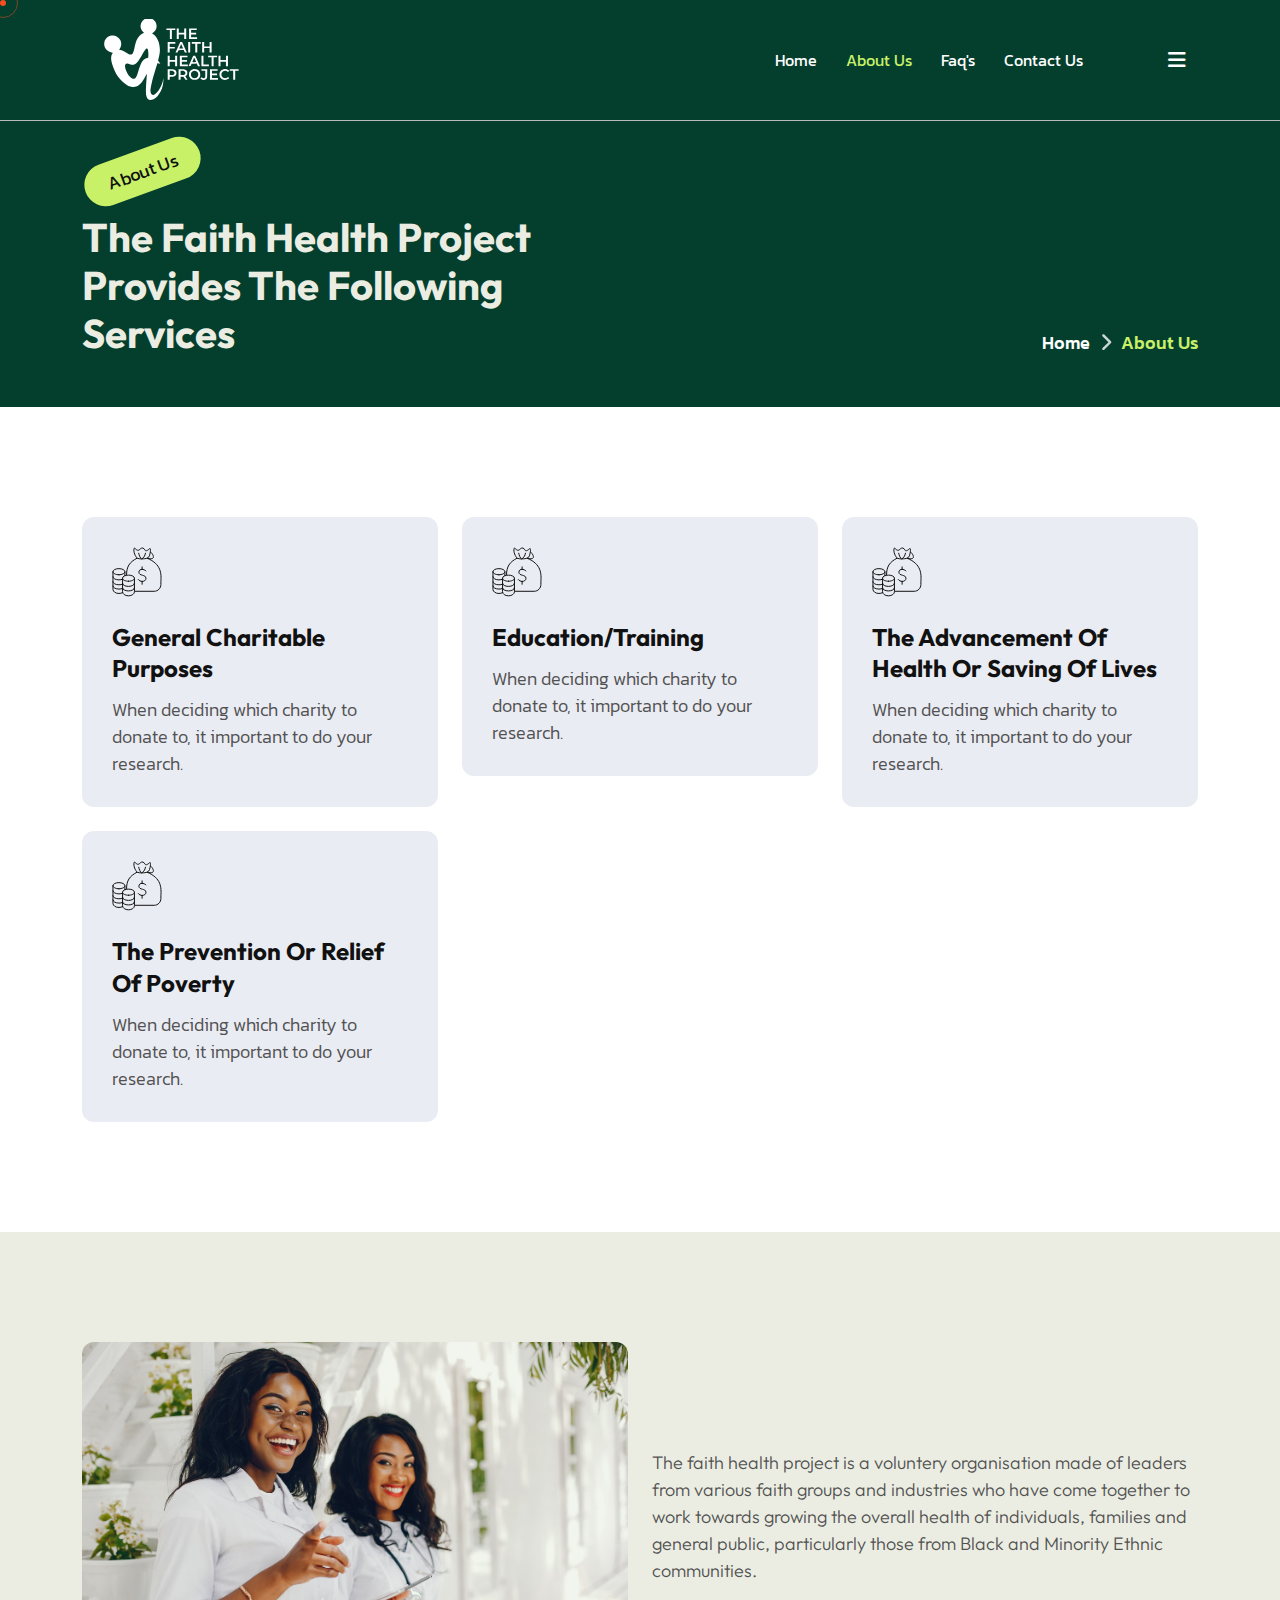
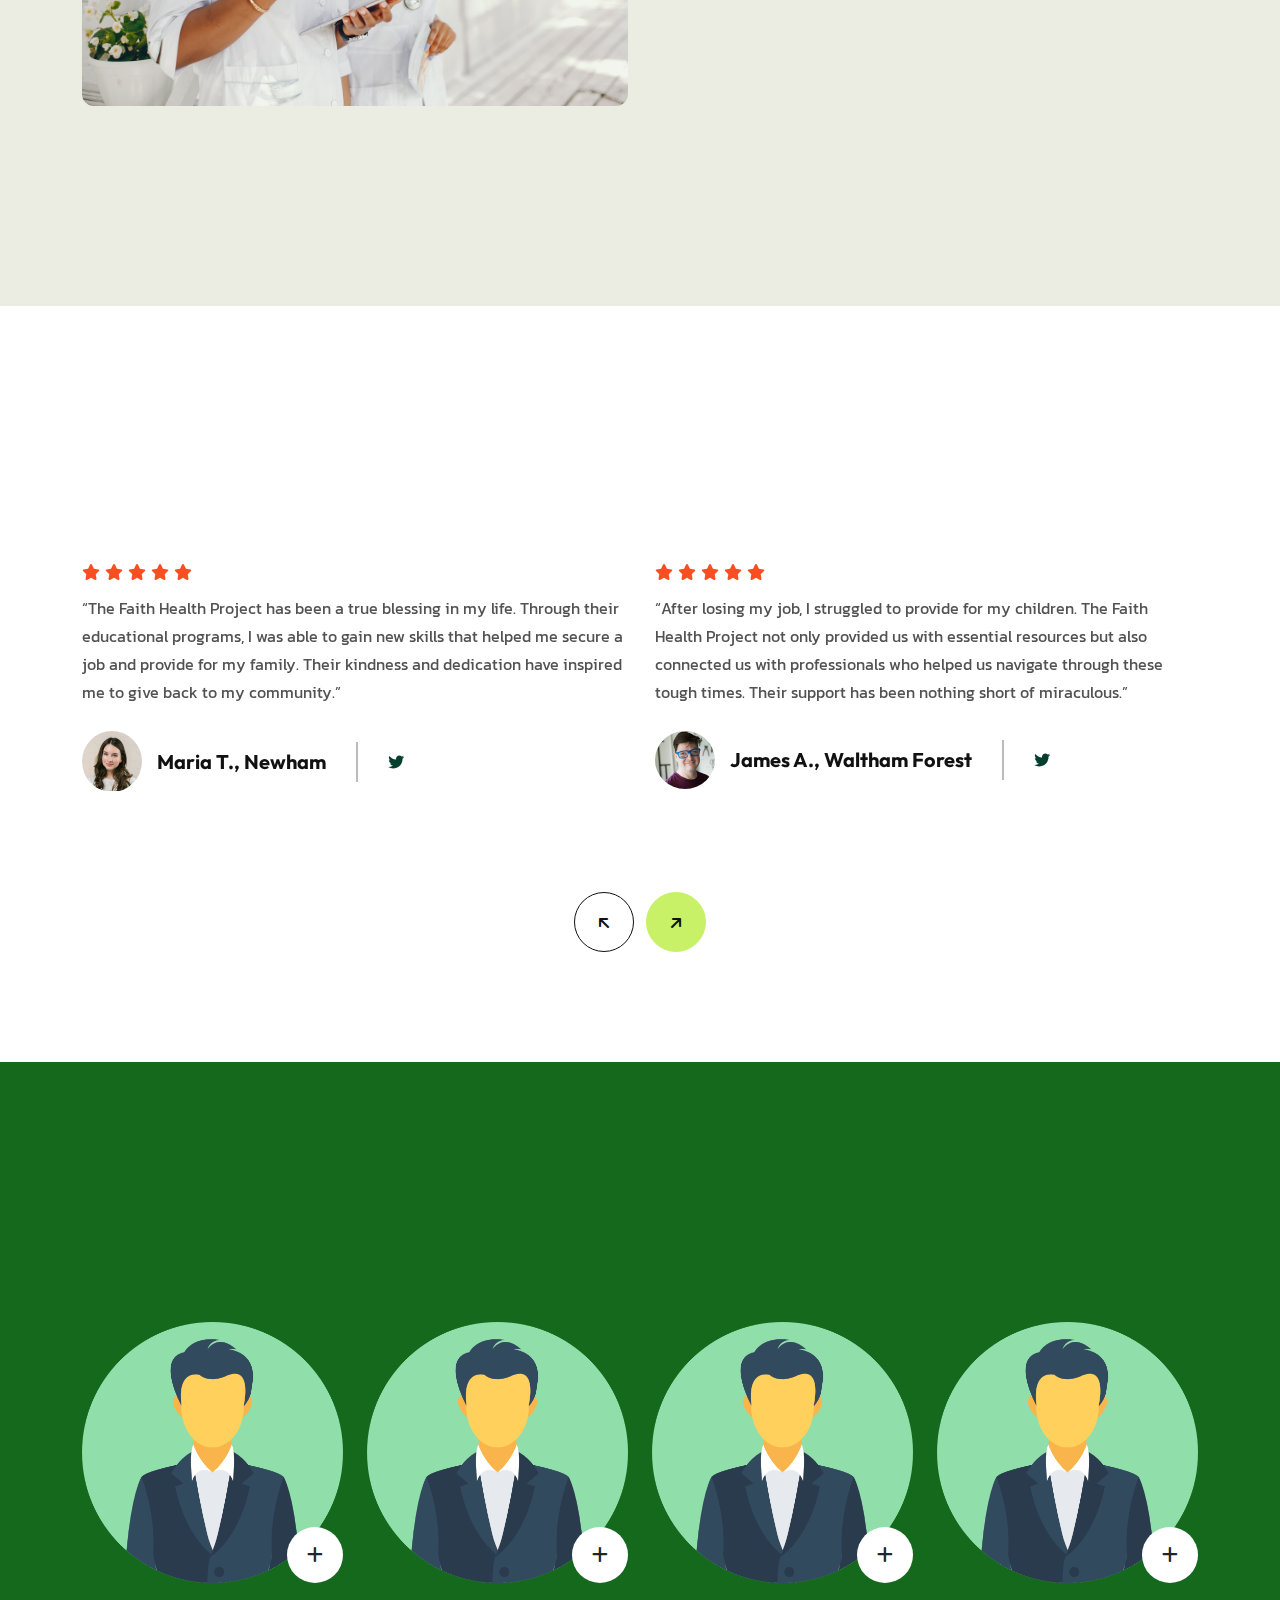
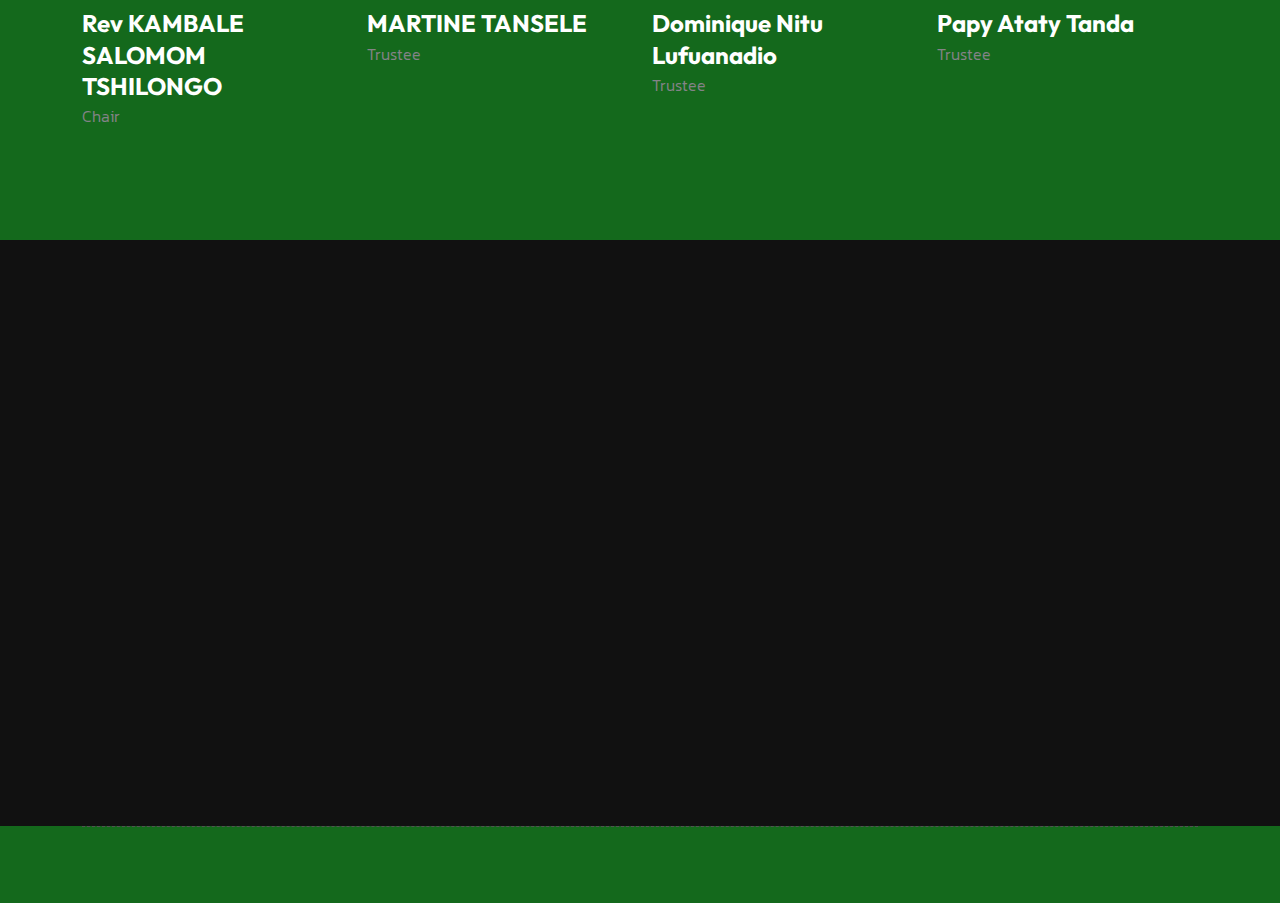
==== commit 5361b254: "update" ====
--- a/about.html
+++ b/about.html
@@ -205,46 +205,47 @@
     <!-- Service Section   S T A R T -->
     <div class="service-section fix section-padding">
         <div class="container">
-            <div class="service-wrapper style1">
-                <div class="service-item style2">
+            <div class="banner-service-area">
+                <div class="service-item style1">
                     <div class="card-body">
-                        <div class="icon"><img src="assets/img/icon/serviceIcon2_1.svg" alt="svg icon">
-                        </div>
-                        <h3 class="title">Lasting impact</h3>
-                        <p class="text">Children growing up in poverty face numerous additional stressors and negative.
-                        </p>
+                        <div class="icon"><img src="assets/img/icon/serviceIcon1_1.svg" alt="svg icon">
+                        </div>
+                        <h3 class="title">General Charitable Purposes</h3>
+                        <p class="text">When deciding which charity to donate to, it important to do your
+                            research.</p>
                     </div>
                     <div class="btn-wrapper"><a href="contact.html"><span class="arrow-btn style2"><i
                                     class="fa-solid fa-arrow-up-right"></i></span></a></div>
                 </div>
-                <div class="service-item style2">
+                <div class="service-item style1">
                     <div class="card-body">
-                        <div class="icon"><img src="assets/img/icon/serviceIcon2_2.svg" alt="svg icon">
-                        </div>
-                        <h3 class="title">Good that grows</h3>
-                        <p class="text">Supporting a child provides them with the opportunity to see their struggles.
-                        </p>
+                        <div class="icon"><img src="assets/img/icon/serviceIcon1_1.svg" alt="svg icon">
+                        </div>
+                        <h3 class="title">Education/training</h3>
+                        <p class="text">When deciding which charity to donate to, it important to do your
+                            research.</p>
                     </div>
                     <div class="btn-wrapper"><a href="contact.html"><span class="arrow-btn style2"><i
                                     class="fa-solid fa-arrow-up-right"></i></span></a></div>
                 </div>
-                <div class="service-item style2">
+                <div class="service-item style1">
                     <div class="card-body">
-                        <div class="icon"><img src="assets/img/icon/serviceIcon2_3.svg" alt="svg icon">
-                        </div>
-                        <h3 class="title">Provert free</h3>
-                        <p class="text">As a support, you can help disadvantaged children overcome their greatest.</p>
+                        <div class="icon"><img src="assets/img/icon/serviceIcon1_1.svg" alt="svg icon">
+                        </div>
+                        <h3 class="title">The Advancement Of Health Or Saving Of Lives</h3>
+                        <p class="text">When deciding which charity to donate to, it important to do your
+                            research.</p>
                     </div>
                     <div class="btn-wrapper"><a href="contact.html"><span class="arrow-btn style2"><i
                                     class="fa-solid fa-arrow-up-right"></i></span></a></div>
                 </div>
-                <div class="service-item style2">
+                <div class="service-item style1">
                     <div class="card-body">
-                        <div class="icon"><img src="assets/img/icon/serviceIcon2_4.svg" alt="svg icon">
-                        </div>
-                        <h3 class="title">Unite The Society</h3>
-                        <p class="text">"Unite The Society" could be a powerful phrase for a campaign, initiative, or
-                            project.</p>
+                        <div class="icon"><img src="assets/img/icon/serviceIcon1_1.svg" alt="svg icon">
+                        </div>
+                        <h3 class="title">The Prevention Or Relief Of Poverty</h3>
+                        <p class="text">When deciding which charity to donate to, it important to do your
+                            research.</p>
                     </div>
                     <div class="btn-wrapper"><a href="contact.html"><span class="arrow-btn style2"><i
                                     class="fa-solid fa-arrow-up-right"></i></span></a></div>
@@ -263,10 +264,8 @@
                         <div class="about-thumb-wrapper">
                             <div class="counter-box">
                             </div>
-                            <img src="assets/img/medical.jpeg" alt="thumb" data-tilt data-tilt-max="20">
-                            <div class="about-mask-img"> 
-                                <img src="assets/img/nurses.jpeg" alt="thumb">
-                            </div>
+                            <img src="assets/img/nurses.jpeg" alt="thumb" data-tilt data-tilt-max="20">
+                            
                         </div>
                     </div>
                     <div class="col-lg-12 col-xl-6">
@@ -279,10 +278,6 @@
                                  groups and industries who have come together to work towards growing the overall health of individuals,
                                  families and general public, particularly those from Black and Minority Ethnic communities.</p>
                         </div>
-                        <div class="btn-wrapper wow fadeInUp" data-wow-delay=".5s">
-                            <a href="causes-details.html"> <span class="theme-btn"> Donate Now
-                                </span><span class="arrow-btn"><i class="fa-solid fa-arrow-up-right"></i></span></a>
-                        </div>
                     </div>
                 </div>
             </div>
@@ -405,74 +400,53 @@
                             <img src="assets/img/icon/starIcon.svg" alt="icon"></span> Our Team
                     </div>
                     <h2 class="mt-15 text-white wow fadeInUp" data-wow-delay=".3s">Our <span
-                            class="text-theme-color2">Volunteers</span></h2>
-                </div>
-                <div class="btn-wrapper mr-44">
-                    <a href="team.html"> <span class="theme-btn style3"> View all </span><span
-                            class="arrow-btn style2"><i class="fa-solid fa-arrow-up-right"></i></span></a>
-                </div>
+                            class="text-theme-color2">Trustee(s)</span></h2>
+                </div>
+                
             </div>
             <div class="row">
                 <div class="col-md-6 col-lg-4 col-xl-3">
                     <div class="team-card-items style1">
                         <div class="team-image image-anime"> 
-                            <img class="team-mask-img" src="assets/img/team/teamThumb1_1.png" alt="Thumb"> 
+                            <img class="team-mask-img" src="assets/img/user.png" alt="Thumb"> 
                             <div class="social-profile">
-                                <ul>
-                                    <li><a href="https://www.facebook.com/"><i class="fab fa-facebook-f"></i></a></li>
-                                    <li><a href="https://www.twitter.com/"><i class="fab fa-twitter"></i></a>
-                                    </li>
-                                    <li><a href="https://www.linkedin.com/"><i class="fa-brands fa-linkedin-in"></i></a>
-                                    </li>
-                                </ul>
+                                
                                 <span class="plus-btn bg-white text-dark"><i class="fas fa-plus"></i></span>
                             </div>
                         </div>
                         <div class="team-content">
-                            <h4><a class="text-white" href="team-details.html">Masirul</a></h4>
-                            <span class="text-dark2">VP Of Sucurity</span>
+                            <h4><a class="text-white" href="#">Rev KAMBALE SALOMOM TSHILONGO</a></h4>
+                            <span class="text-dark2">Chair</span>
                         </div>
                     </div>
                 </div>
                 <div class="col-md-6 col-lg-4 col-xl-3">
                     <div class="team-card-items style1">
                         <div class="team-image image-anime">
-                            <img class="team-mask-img"  src="assets/img/team/teamThumb1_2.png" alt="Thumb">
+                            <img class="team-mask-img"  src="assets/img/user.png" alt="Thumb">
                             <div class="social-profile">
-                                <ul>
-                                    <li><a href="https://www.facebook.com/"><i class="fab fa-facebook-f"></i></a></li>
-                                    <li><a href="https://www.twitter.com/"><i class="fab fa-twitter"></i></a>
-                                    </li>
-                                    <li><a href="https://www.linkedin.com/"><i class="fa-brands fa-linkedin-in"></i></a>
-                                    </li>
-                                </ul>
+                                
                                 <span class="plus-btn bg-white text-dark"><i class="fas fa-plus"></i></span>
                             </div>
                         </div>
                         <div class="team-content">
-                            <h4><a class="text-white" href="team-details.html">Robert Fox</a></h4>
-                            <span class="text-dark2">CEO & founder</span>
+                            <h4><a class="text-white" href="#">MARTINE TANSELE</a></h4>
+                            <span class="text-dark2">Trustee</span>
                         </div>
                     </div>
                 </div>
                 <div class="col-md-6 col-lg-4 col-xl-3">
                     <div class="team-card-items style1">
                         <div class="team-image image-anime">
-                            <img class="team-mask-img" src="assets/img/team/teamThumb1_3.png" alt="Thumb">
+                            <img class="team-mask-img" src="assets/img/user.png" alt="Thumb">
                             <div class="social-profile">
-                                <ul>
-                                    <li><a href="https://www.facebook.com/"><i class="fab fa-facebook-f"></i></a></li>
-                                    <li><a href="https://www.twitter.com/"><i class="fab fa-twitter"></i></a>
-                                    </li>
-                                    <li><a href="https://www.linkedin.com/"><i class="fa-brands fa-linkedin-in"></i></a>
-                                    </li>
-                                </ul>
+                                
                                 <span class="plus-btn bg-white text-dark"><i class="fas fa-plus"></i></span>
                             </div>
                         </div>
                         <div class="team-content">
-                            <h4><a class="text-white" href="team-details.html">Cody Fisher</a></h4>
-                            <span class="text-dark2">Volunteers lead</span>
+                            <h4><a class="text-white" href="#">Dominique Nitu Lufuanadio</a></h4>
+                            <span class="text-dark2">Trustee</span>
                         </div>
 
                     </div>
@@ -480,21 +454,15 @@
                 <div class="col-md-6 col-lg-4 col-xl-3">
                     <div class="team-card-items style1">
                         <div class="team-image  image-anime">
-                            <img class="team-mask-img"  src="assets/img/team/teamThumb1_4.png" alt="Thumb">
+                            <img class="team-mask-img"  src="assets/img/user.png" alt="Thumb">
                             <div class="social-profile">
-                                <ul>
-                                    <li><a href="https://www.facebook.com/"><i class="fab fa-facebook-f"></i></a></li>
-                                    <li><a href="https://www.twitter.com/"><i class="fab fa-twitter"></i></a>
-                                    </li>
-                                    <li><a href="https://www.linkedin.com/"><i class="fa-brands fa-linkedin-in"></i></a>
-                                    </li>
-                                </ul>
+                                
                                 <span class="plus-btn bg-white text-dark"><i class="fas fa-plus"></i></span>
                             </div>
                         </div>
                         <div class="team-content">
-                            <h4><a class="text-white" href="team-details.html">Andrew Swety</a></h4>
-                            <span class="text-dark2">General Secretary</span>
+                            <h4><a class="text-white" href="#">Papy Ataty Tanda</a></h4>
+                            <span class="text-dark2">Trustee</span>
                         </div>
 
                     </div>
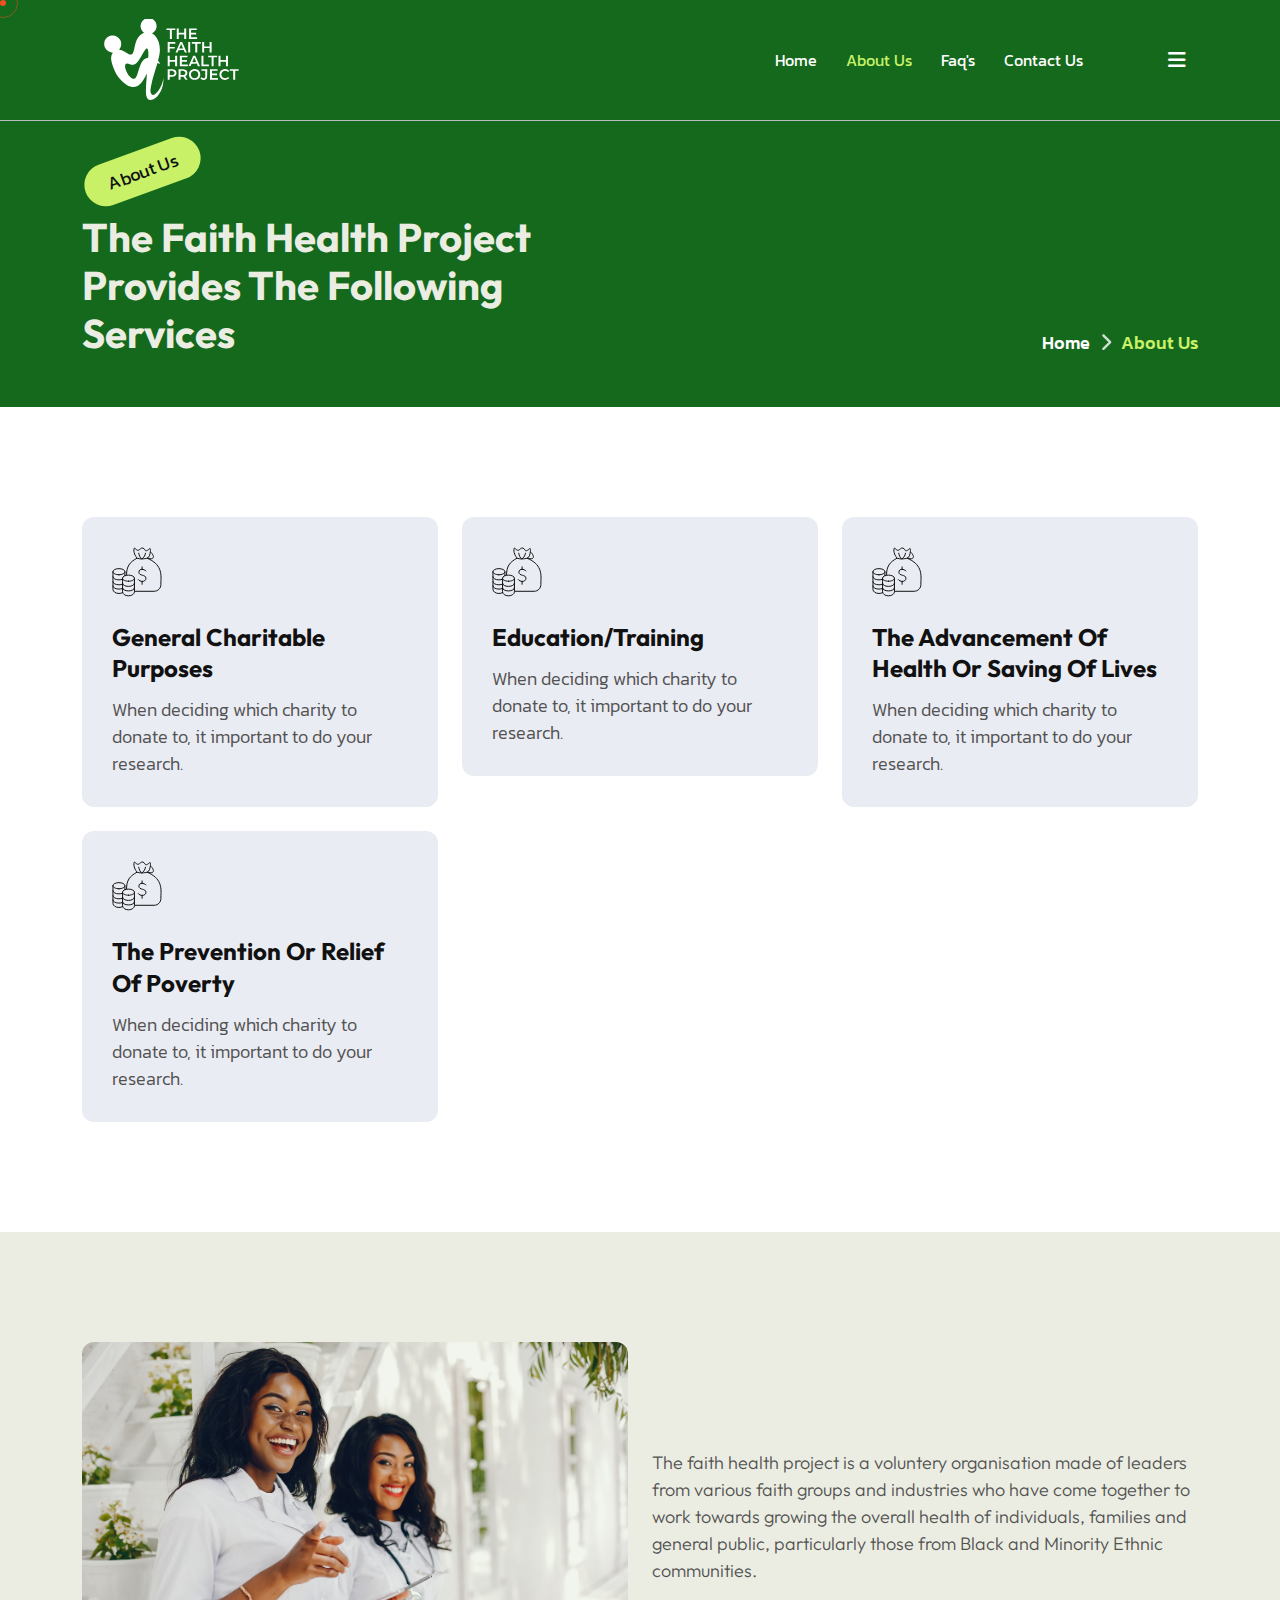
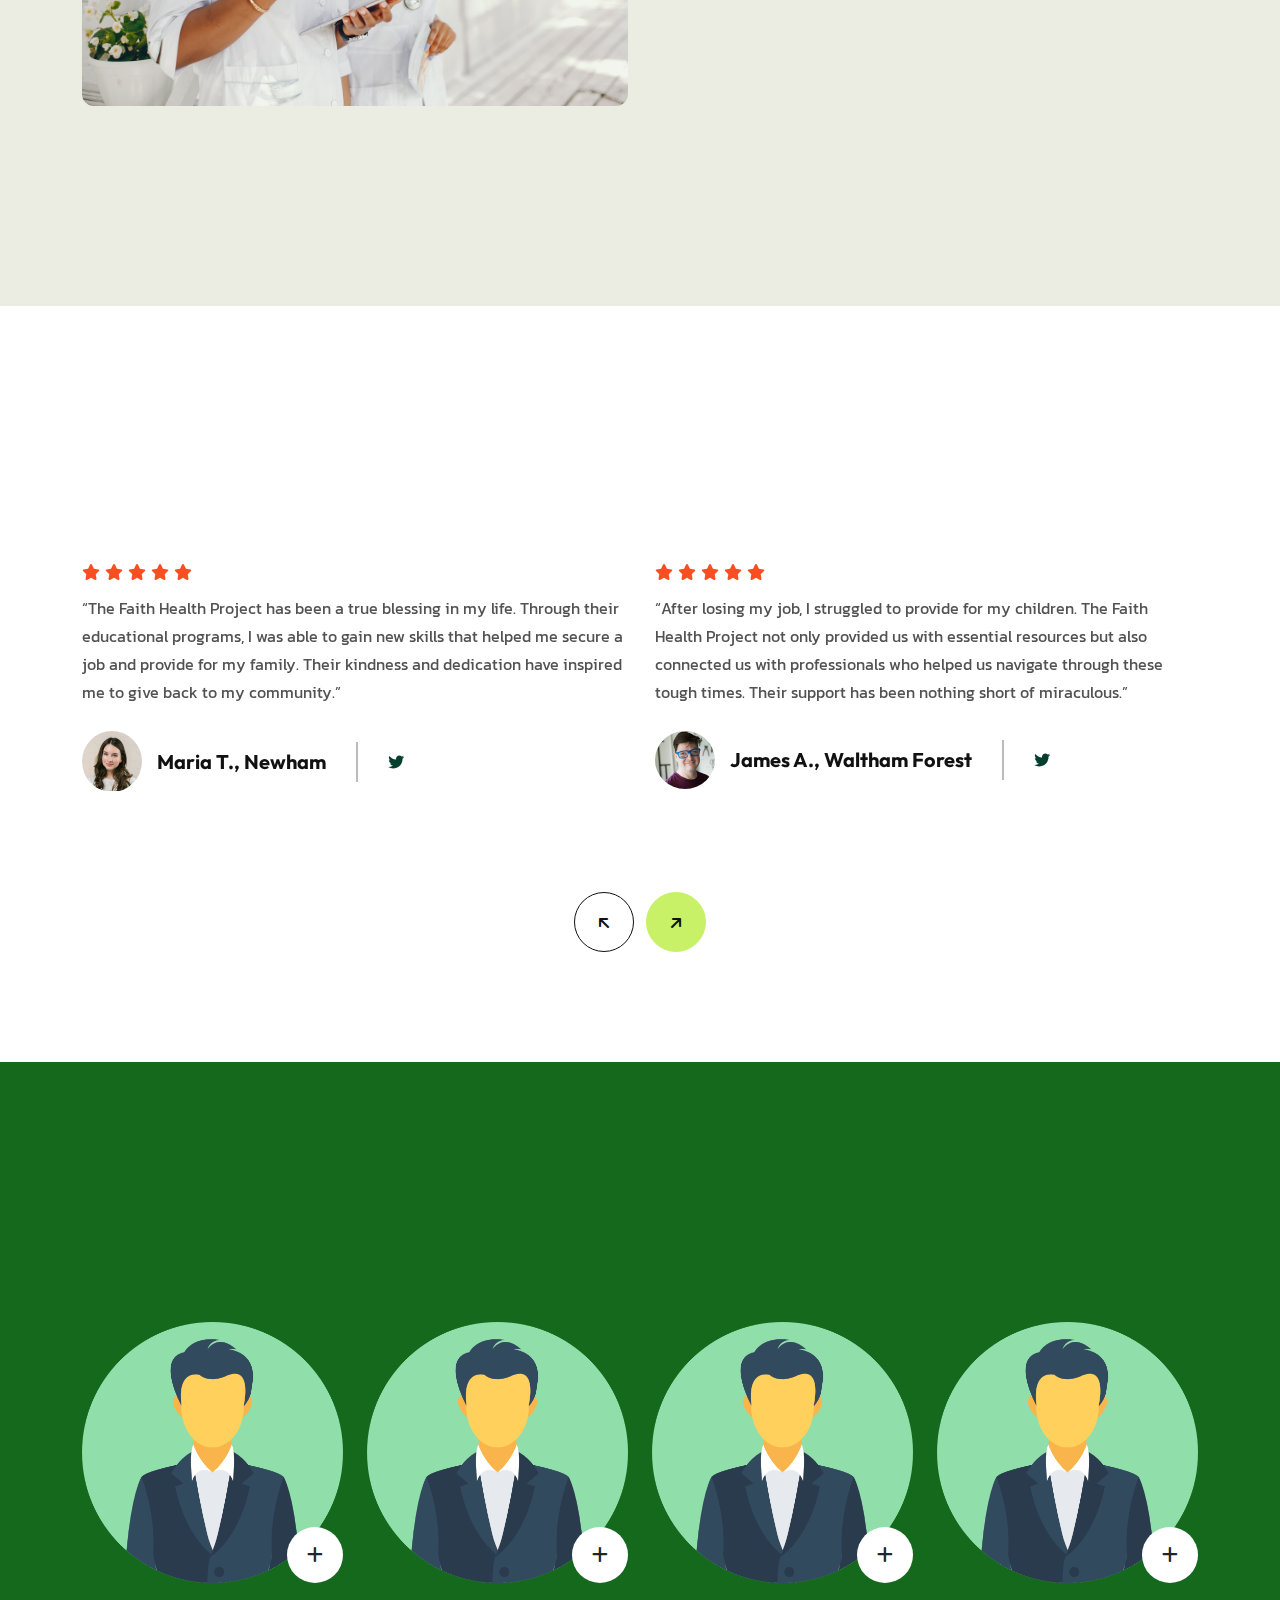
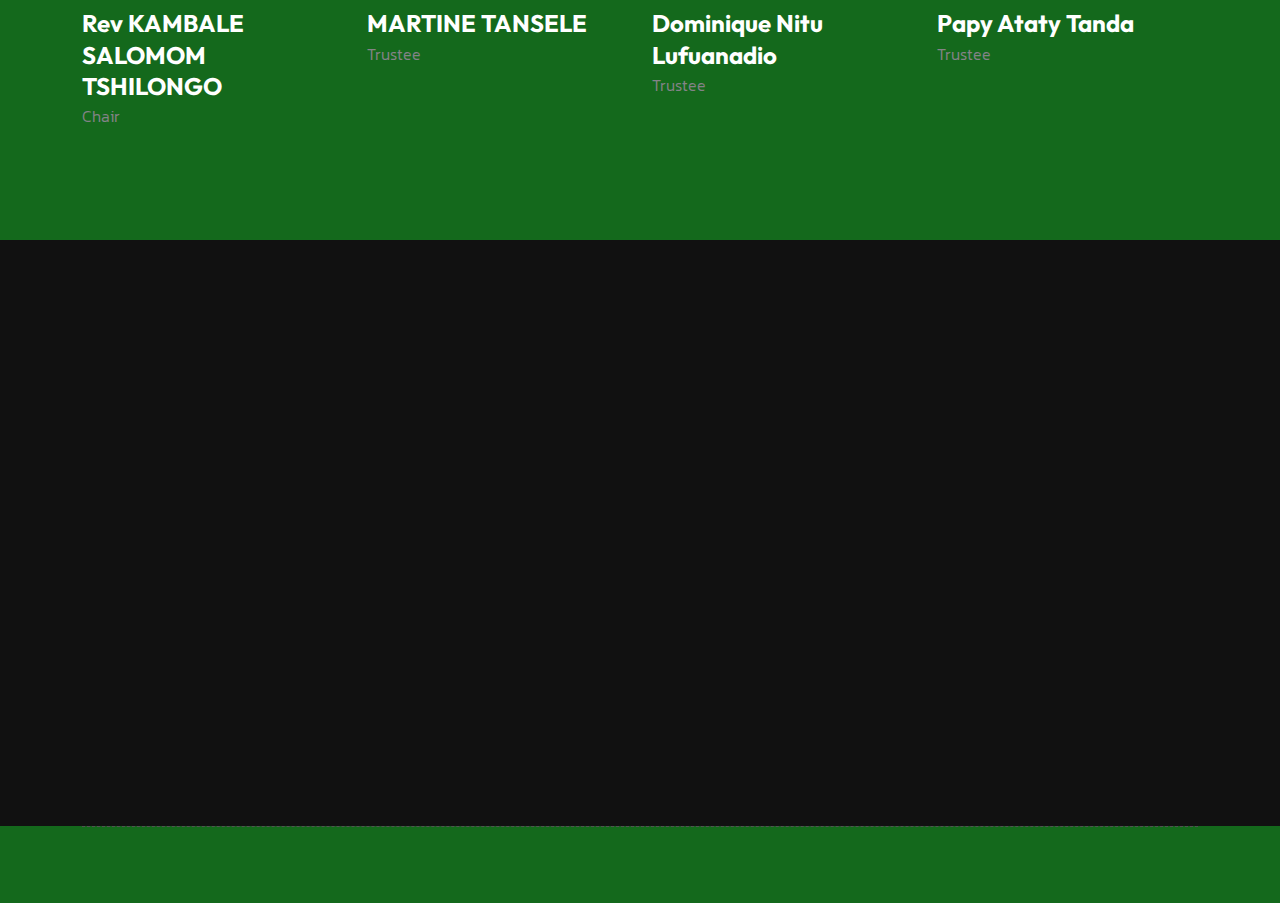
==== commit bfadee8e: "update banner" ====
--- a/about.html
+++ b/about.html
@@ -47,7 +47,7 @@
                     <div class="offcanvas__top mb-5 d-flex justify-content-between align-items-center">
                         <div class="offcanvas__logo">
                             <a href="index.html">
-                                <img src="assets/img/logo/white-logo.svg" alt="logo-img">
+                                <img src="assets/img/logo/logo-text.png" alt="logo-img">
                             </a>
                         </div>
                         <div class="offcanvas__close">
@@ -57,8 +57,9 @@
                         </div>
                     </div>
                     <p class="text d-none d-xl-block">
-                        Nullam dignissim, ante scelerisque the is euismod fermentum odio sem semper the is erat, a
-                        feugiat leo urna eget eros. Duis Aenean a imperdiet risus.
+                        Providing information, advice and support to individuals
+                                    families and the general public, particularly those from
+                                     Black and Minority, Ethnic communities. 
                     </p>
                     <div class="mobile-menu fix mb-3"></div>
                     <div class="offcanvas__contact">
@@ -69,7 +70,7 @@
                                     <i class="fal fa-map-marker-alt"></i>
                                 </div>
                                 <div class="offcanvas__contact-text">
-                                    <a target="_blank" href="#">Main Street, Melbourne, Australia</a>
+                                    <a target="_blank" href="#">Room 8, Riches House, 1 Riches Road llford, Essex IG1 1JH</a>
                                 </div>
                             </li>
                             <li class="d-flex align-items-center">
@@ -77,8 +78,8 @@
                                     <i class="fal fa-envelope"></i>
                                 </div>
                                 <div class="offcanvas__contact-text">
-                                    <a href="mailto:info@example.com"><span
-                                            class="mailto:info@example.com">info@example.com</span></a>
+                                    <a href="mailto:faithhealthproject01@gmail.com"><span
+                                            class="mailto:faithhealthproject01@gmail.com">faithhealthproject01@gmail.com</span></a>
                                 </div>
                             </li>
                             <li class="d-flex align-items-center">
@@ -94,13 +95,13 @@
                                     <i class="far fa-phone"></i>
                                 </div>
                                 <div class="offcanvas__contact-text">
-                                    <a href="tel:+11002345909">+11002345909</a>
+                                    <a href="tel:0208 553 7801">0208 553 7801</a>
                                 </div>
                             </li>
                         </ul>
                         <div class="header-button mt-4">
                             <a href="contact.html" class="theme-btn text-center">
-                                <span>Get A Quote<i class="fa-solid fa-arrow-right-long"></i></span>
+                                <span>Contact us<i class="fa-solid fa-arrow-right-long"></i></span>
                             </a>
                         </div>
                         <div class="social-icon d-flex align-items-center">
--- a/assets/css/main.css
+++ b/assets/css/main.css
@@ -2637,7 +2637,7 @@
   position: relative;
   height: 100%;
   padding: 30px 30px;
-  background-color: #ffffff;
+  background-color: #14691c;
 }
 .offcanvas__wrapper .offcanvas__content .text {
   color: var(--white);
@@ -2758,7 +2758,7 @@
   height: 100%;
   content: "";
   z-index: -1;
-  background: var(--theme);
+  background: #14691c;
 }
 .breadcrumb-wrapper .shape-image {
   position: absolute;
